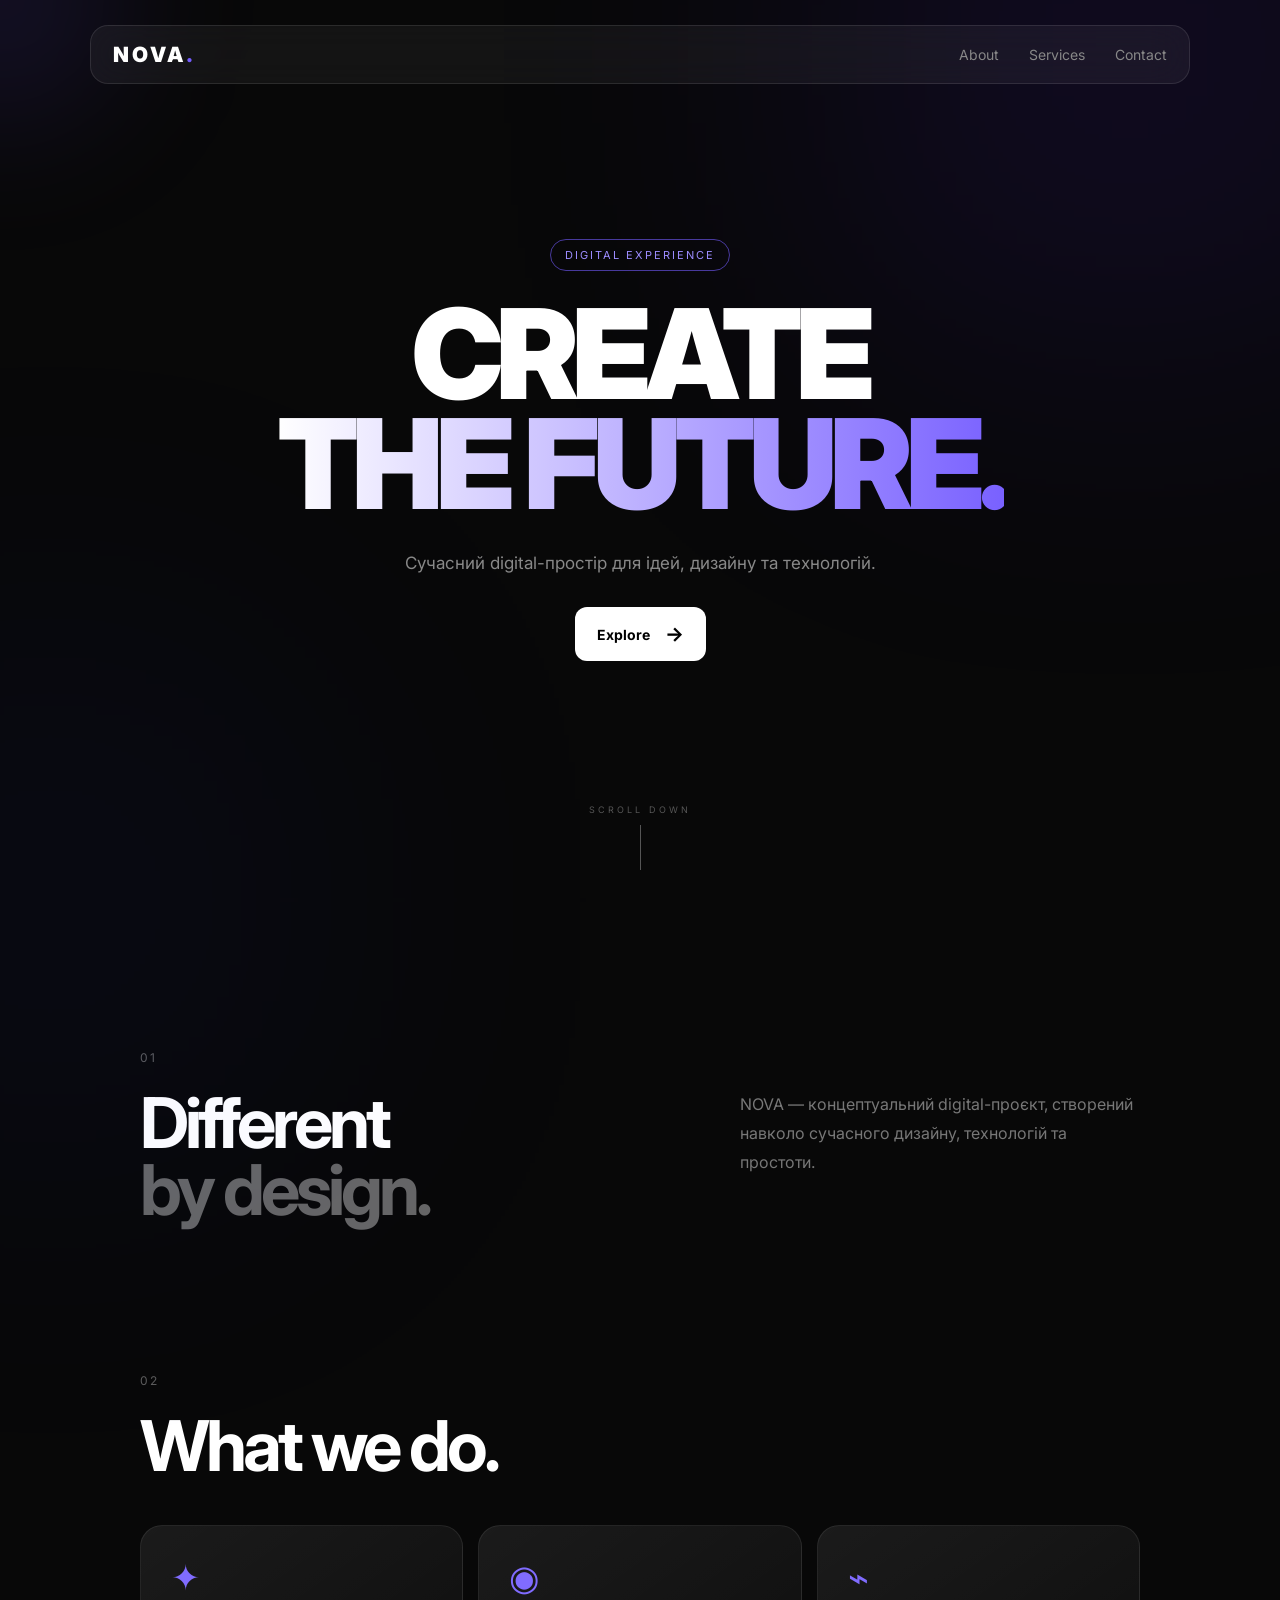
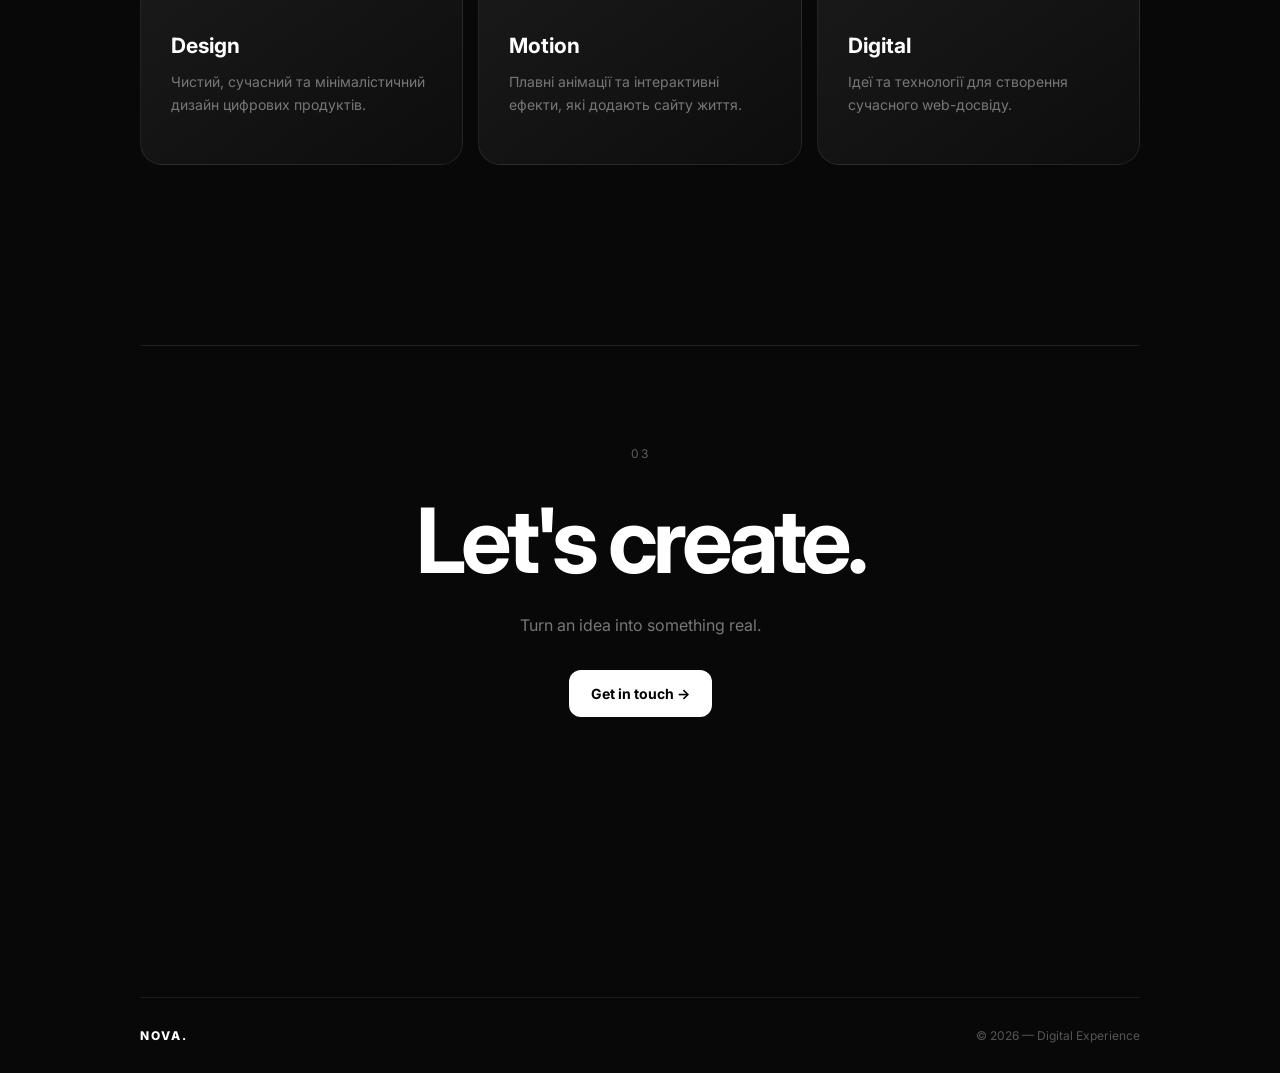
==== index.html @ 675bc97f "add code" ====
<!DOCTYPE html>
<html lang="uk">
<head>
    <meta charset="UTF-8">
    <meta name="viewport" content="width=device-width, initial-scale=1.0">

    <title>NOVA — Digital Experience</title>

    <link rel="stylesheet" href="style.css">
</head>

<body>

    <div class="cursor-glow"></div>

    <nav class="navbar">
        <div class="logo">NOVA<span>.</span></div>

        <div class="nav-links">
            <a href="#about">About</a>
            <a href="#services">Services</a>
            <a href="#contact">Contact</a>
        </div>
    </nav>


    <main>

        <section class="hero">

            <div class="hero-content">

                <div class="tag">
                    DIGITAL EXPERIENCE
                </div>

                <h1>
                    CREATE
                    <span>THE FUTURE.</span>
                </h1>

                <p>
                    Сучасний digital-простір для ідей,
                    дизайну та технологій.
                </p>

                <a href="#services" class="hero-button">
                    Explore
                    <span>→</span>
                </a>

            </div>

            <div class="scroll">
                SCROLL DOWN
                <div class="scroll-line"></div>
            </div>

        </section>


        <section class="section" id="about">

            <div class="section-number">01</div>

            <div class="about-content">
                <h2>Different<br><span>by design.</span></h2>

                <p>
                    NOVA — концептуальний digital-проєкт,
                    створений навколо сучасного дизайну,
                    технологій та простоти.
                </p>
            </div>

        </section>


        <section class="section services" id="services">

            <div class="section-number">02</div>

            <h2>What we do.</h2>

            <div class="cards">

                <div class="card">
                    <div class="card-icon">✦</div>
                    <h3>Design</h3>
                    <p>
                        Чистий, сучасний та мінімалістичний
                        дизайн цифрових продуктів.
                    </p>
                </div>

                <div class="card">
                    <div class="card-icon">◉</div>
                    <h3>Motion</h3>
                    <p>
                        Плавні анімації та інтерактивні
                        ефекти, які додають сайту життя.
                    </p>
                </div>

                <div class="card">
                    <div class="card-icon">⌁</div>
                    <h3>Digital</h3>
                    <p>
                        Ідеї та технології для створення
                        сучасного web-досвіду.
                    </p>
                </div>

            </div>

        </section>


        <section class="contact" id="contact">

            <div class="section-number">03</div>

            <h2>Let's create.</h2>

            <p>
                Turn an idea into something real.
            </p>

            <a href="mailto:hello@example.com" class="contact-button">
                Get in touch →
            </a>

        </section>

    </main>


    <footer>
        <div>NOVA.</div>
        <span>© 2026 — Digital Experience</span>
    </footer>


    <script src="script.js"></script>

</body>
</html>
---- style.css ----
@import url('https://fonts.googleapis.com/css2?family=Inter:wght@400;500;600;700;800;900&display=swap');


* {
    margin: 0;
    padding: 0;
    box-sizing: border-box;
}


html {
    scroll-behavior: smooth;
}


body {
    font-family: "Inter", sans-serif;
    background: #080808;
    color: #ffffff;
    overflow-x: hidden;
}


/* Background */

body::before {
    content: "";
    position: fixed;
    width: 500px;
    height: 500px;
    background: #5b2cff;
    filter: blur(180px);
    opacity: 0.16;
    top: -200px;
    right: -100px;
    pointer-events: none;
}


body::after {
    content: "";
    position: fixed;
    width: 400px;
    height: 400px;
    background: #243cff;
    filter: blur(180px);
    opacity: 0.10;
    bottom: -200px;
    left: -150px;
    pointer-events: none;
}


/* Cursor */

.cursor-glow {
    position: fixed;
    width: 250px;
    height: 250px;
    border-radius: 50%;
    background: rgba(104, 75, 255, 0.12);
    filter: blur(70px);
    pointer-events: none;
    transform: translate(-50%, -50%);
    z-index: 0;
}


/* Navigation */

.navbar {
    position: fixed;
    top: 25px;
    left: 50%;
    transform: translateX(-50%);

    width: min(1100px, 90%);

    display: flex;
    align-items: center;
    justify-content: space-between;

    padding: 16px 22px;

    background: rgba(255, 255, 255, 0.05);
    border: 1px solid rgba(255, 255, 255, 0.10);

    border-radius: 18px;

    backdrop-filter: blur(20px);

    z-index: 100;
}


.logo {
    font-size: 21px;
    font-weight: 900;
    letter-spacing: 3px;
}


.logo span {
    color: #745cff;
}


.nav-links {
    display: flex;
    gap: 30px;
}


.nav-links a {
    color: #888;
    text-decoration: none;
    font-size: 14px;
    transition: 0.3s;
}


.nav-links a:hover {
    color: white;
}


/* Hero */

.hero {
    min-height: 100vh;

    display: flex;
    align-items: center;
    justify-content: center;

    text-align: center;

    position: relative;
}


.hero-content {
    position: relative;
    z-index: 2;
    padding: 30px;
}


.tag {
    display: inline-block;

    padding: 8px 14px;

    border: 1px solid rgba(116, 92, 255, 0.6);
    border-radius: 50px;

    color: #9c8cff;

    font-size: 11px;
    letter-spacing: 2px;

    margin-bottom: 28px;
}


h1 {
    font-size: clamp(55px, 10vw, 125px);

    line-height: 0.88;

    letter-spacing: -7px;

    font-weight: 900;
}


h1 span {
    display: block;

    background: linear-gradient(
        90deg,
        #ffffff,
        #7961ff,
        #ffffff
    );

    background-size: 200%;

    -webkit-background-clip: text;
    background-clip: text;

    color: transparent;

    animation: gradientMove 5s infinite linear;
}


@keyframes gradientMove {

    0% {
        background-position: 0%;
    }

    100% {
        background-position: 200%;
    }

}


.hero p {
    max-width: 500px;

    margin: 30px auto;

    color: #888;

    font-size: 17px;

    line-height: 1.7;
}


.hero-button,
.contact-button {
    display: inline-flex;

    align-items: center;
    gap: 15px;

    padding: 15px 22px;

    background: white;
    color: black;

    border-radius: 12px;

    text-decoration: none;

    font-size: 14px;
    font-weight: 700;

    transition: 0.35s;
}


.hero-button:hover,
.contact-button:hover {
    transform: translateY(-5px);

    box-shadow:
        0 20px 60px rgba(255, 255, 255, 0.15);
}


.hero-button span {
    font-size: 20px;
}


/* Scroll */

.scroll {
    position: absolute;

    bottom: 30px;

    left: 50%;
    transform: translateX(-50%);

    color: #555;

    font-size: 9px;

    letter-spacing: 3px;
}


.scroll-line {
    width: 1px;
    height: 45px;

    background: #555;

    margin: 10px auto 0;
}


/* Sections */

.section {
    width: min(1000px, 90%);

    margin: 150px auto;

    position: relative;
}


.section-number {
    color: #5d5d5d;

    font-size: 12px;

    letter-spacing: 2px;

    margin-bottom: 25px;
}


/* About */

.about-content {
    display: flex;

    justify-content: space-between;

    gap: 80px;
}


.about-content h2,
.services h2 {
    font-size: clamp(40px, 6vw, 70px);

    line-height: 0.95;

    letter-spacing: -4px;
}


.about-content h2 span {
    color: #666;
}


.about-content p {
    max-width: 400px;

    color: #777;

    line-height: 1.8;

    font-size: 16px;
}


/* Services */

.services h2 {
    margin-bottom: 45px;
}


.cards {
    display: grid;

    grid-template-columns: repeat(3, 1fr);

    gap: 15px;
}


.card {
    min-height: 240px;

    padding: 30px;

    background:
        linear-gradient(
            145deg,
            rgba(255,255,255,0.08),
            rgba(255,255,255,0.025)
        );

    border: 1px solid rgba(255,255,255,0.08);

    border-radius: 22px;

    transition: 0.45s;

    transform-style: preserve-3d;
}


.card:hover {
    transform:
        translateY(-10px)
        rotateX(4deg)
        rotateY(-4deg);

    border-color: rgba(255,255,255,0.25);

    background:
        linear-gradient(
            145deg,
            rgba(116,92,255,0.14),
            rgba(255,255,255,0.025)
        );
}


.card-icon {
    font-size: 35px;

    color: #806cff;

    margin-bottom: 35px;
}


.card h3 {
    font-size: 21px;

    margin-bottom: 12px;
}


.card p {
    color: #777;

    font-size: 14px;

    line-height: 1.7;
}


/* Contact */

.contact {
    width: 90%;
    max-width: 1000px;

    margin: 180px auto;

    text-align: center;

    padding: 100px 20px;

    border-top: 1px solid #202020;
}


.contact h2 {
    font-size: clamp(50px, 8vw, 90px);

    letter-spacing: -5px;

    margin-bottom: 20px;
}


.contact p {
    color: #777;

    margin-bottom: 35px;
}


/* Footer */

footer {
    border-top: 1px solid #1c1c1c;

    width: 90%;

    max-width: 1000px;

    margin: auto;

    padding: 30px 0;

    display: flex;

    justify-content: space-between;

    color: #555;

    font-size: 12px;
}


footer div {
    color: white;

    font-weight: 800;

    letter-spacing: 2px;
}


/* Mobile */

@media (max-width: 700px) {

    .navbar {
        width: 94%;
    }


    .nav-links {
        display: none;
    }


    h1 {
        letter-spacing: -4px;
    }


    .about-content {
        flex-direction: column;

        gap: 35px;
    }


    .cards {
        grid-template-columns: 1fr;
    }


    .card {
        min-height: 200px;
    }


    .contact h2 {
        letter-spacing: -3px;
    }


    footer {
        flex-direction: column;

        gap: 10px;
    }

}
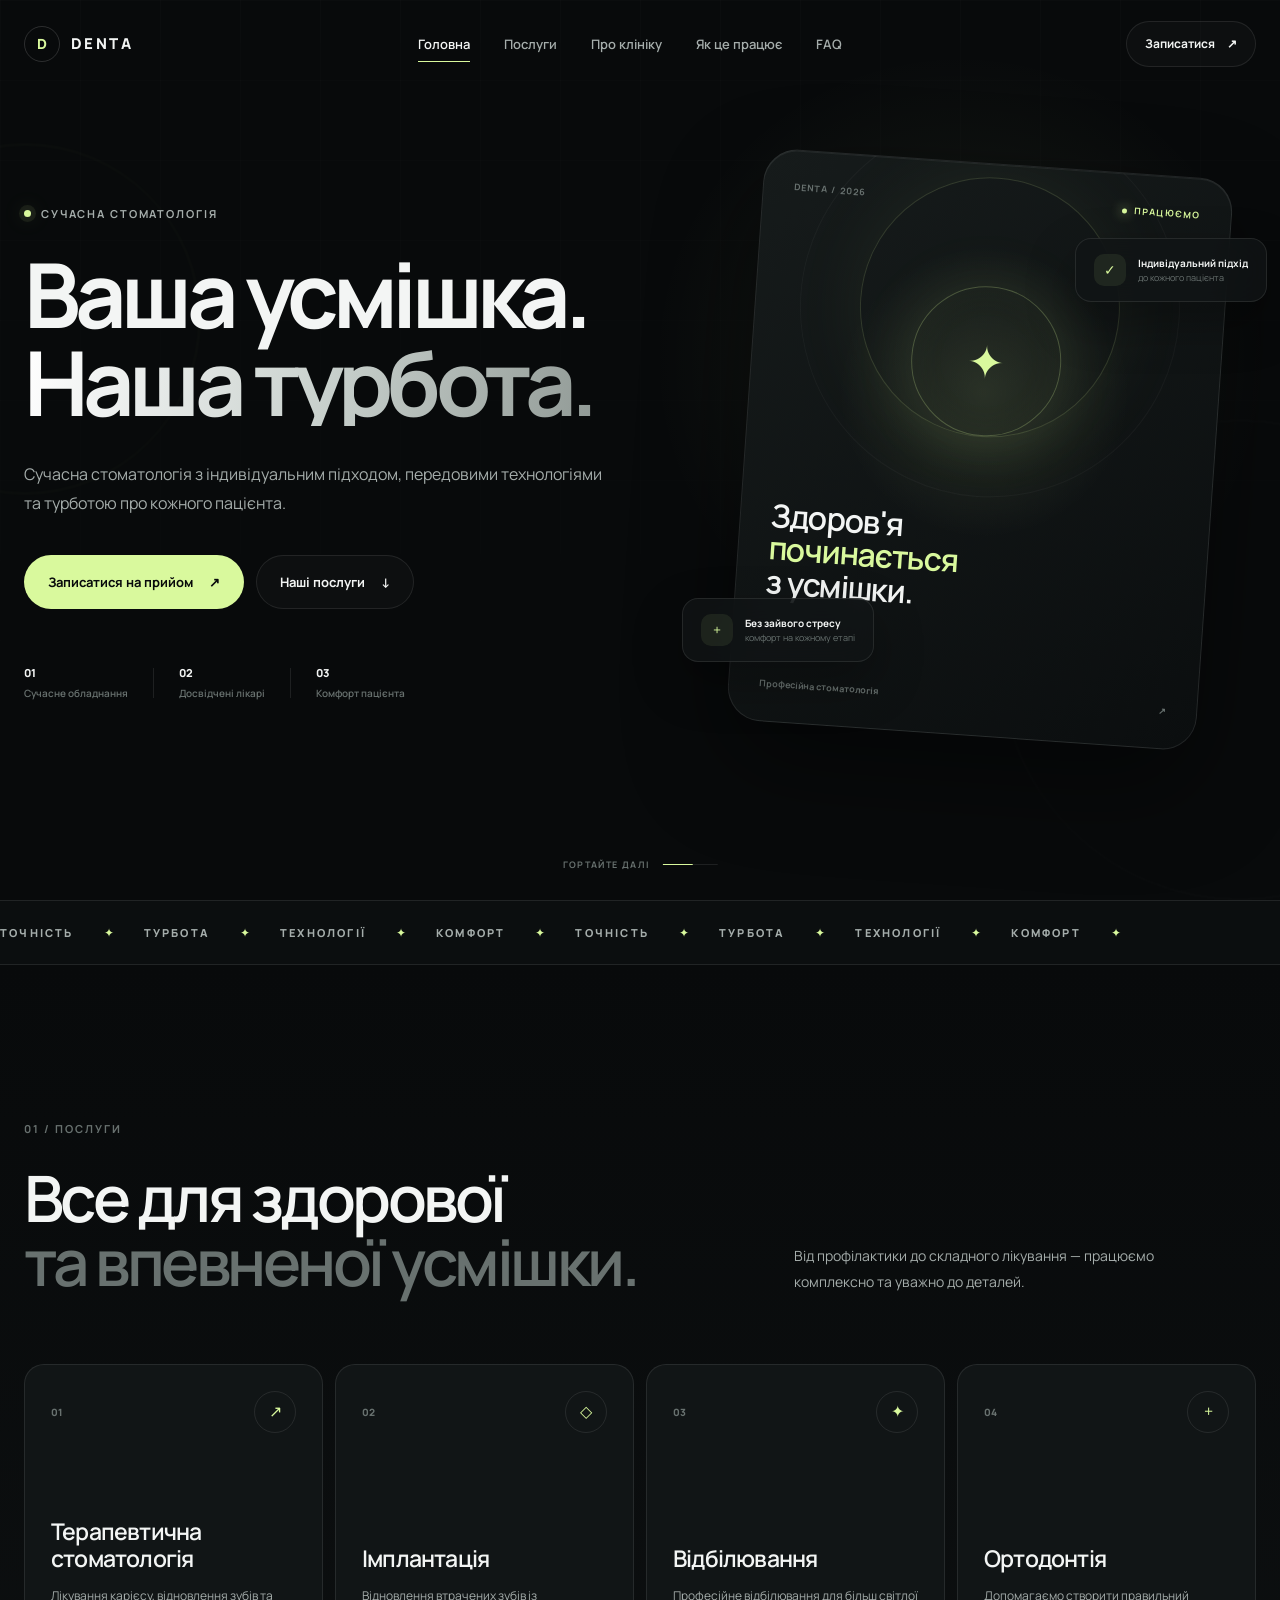
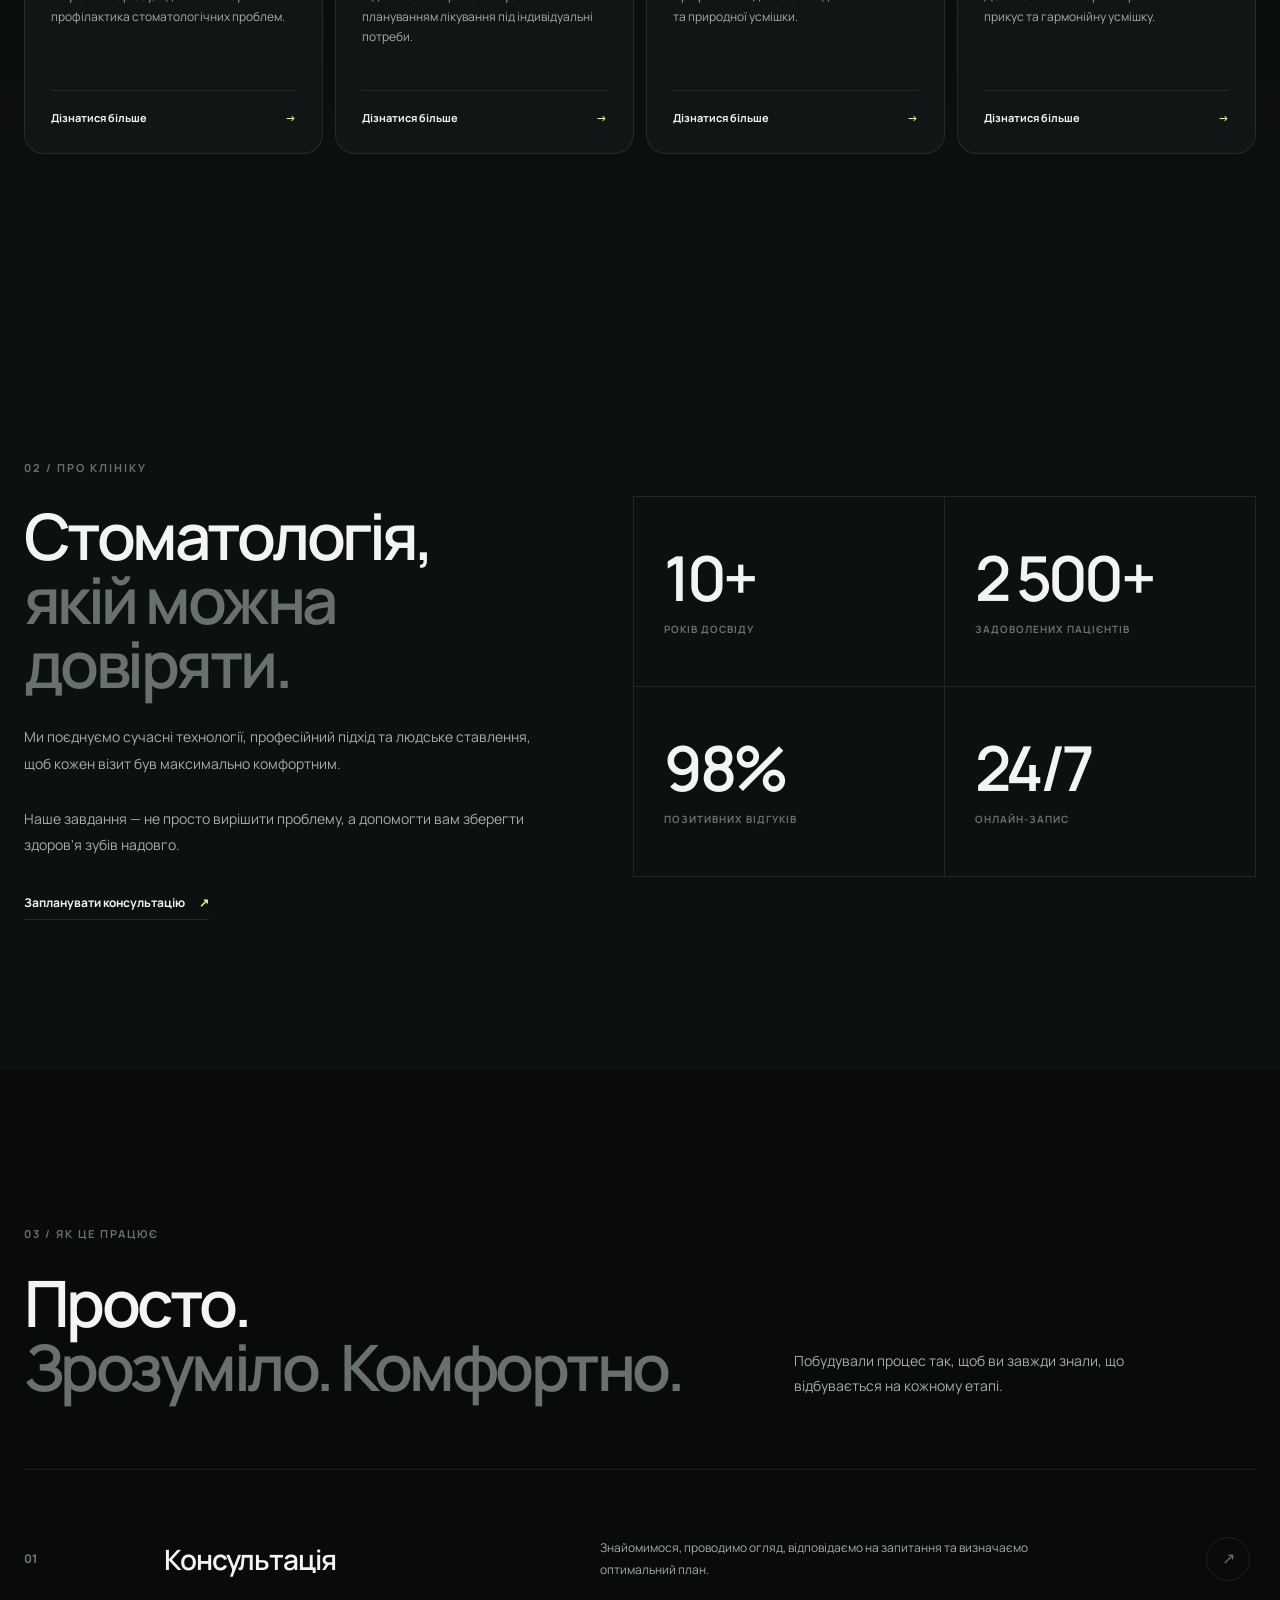
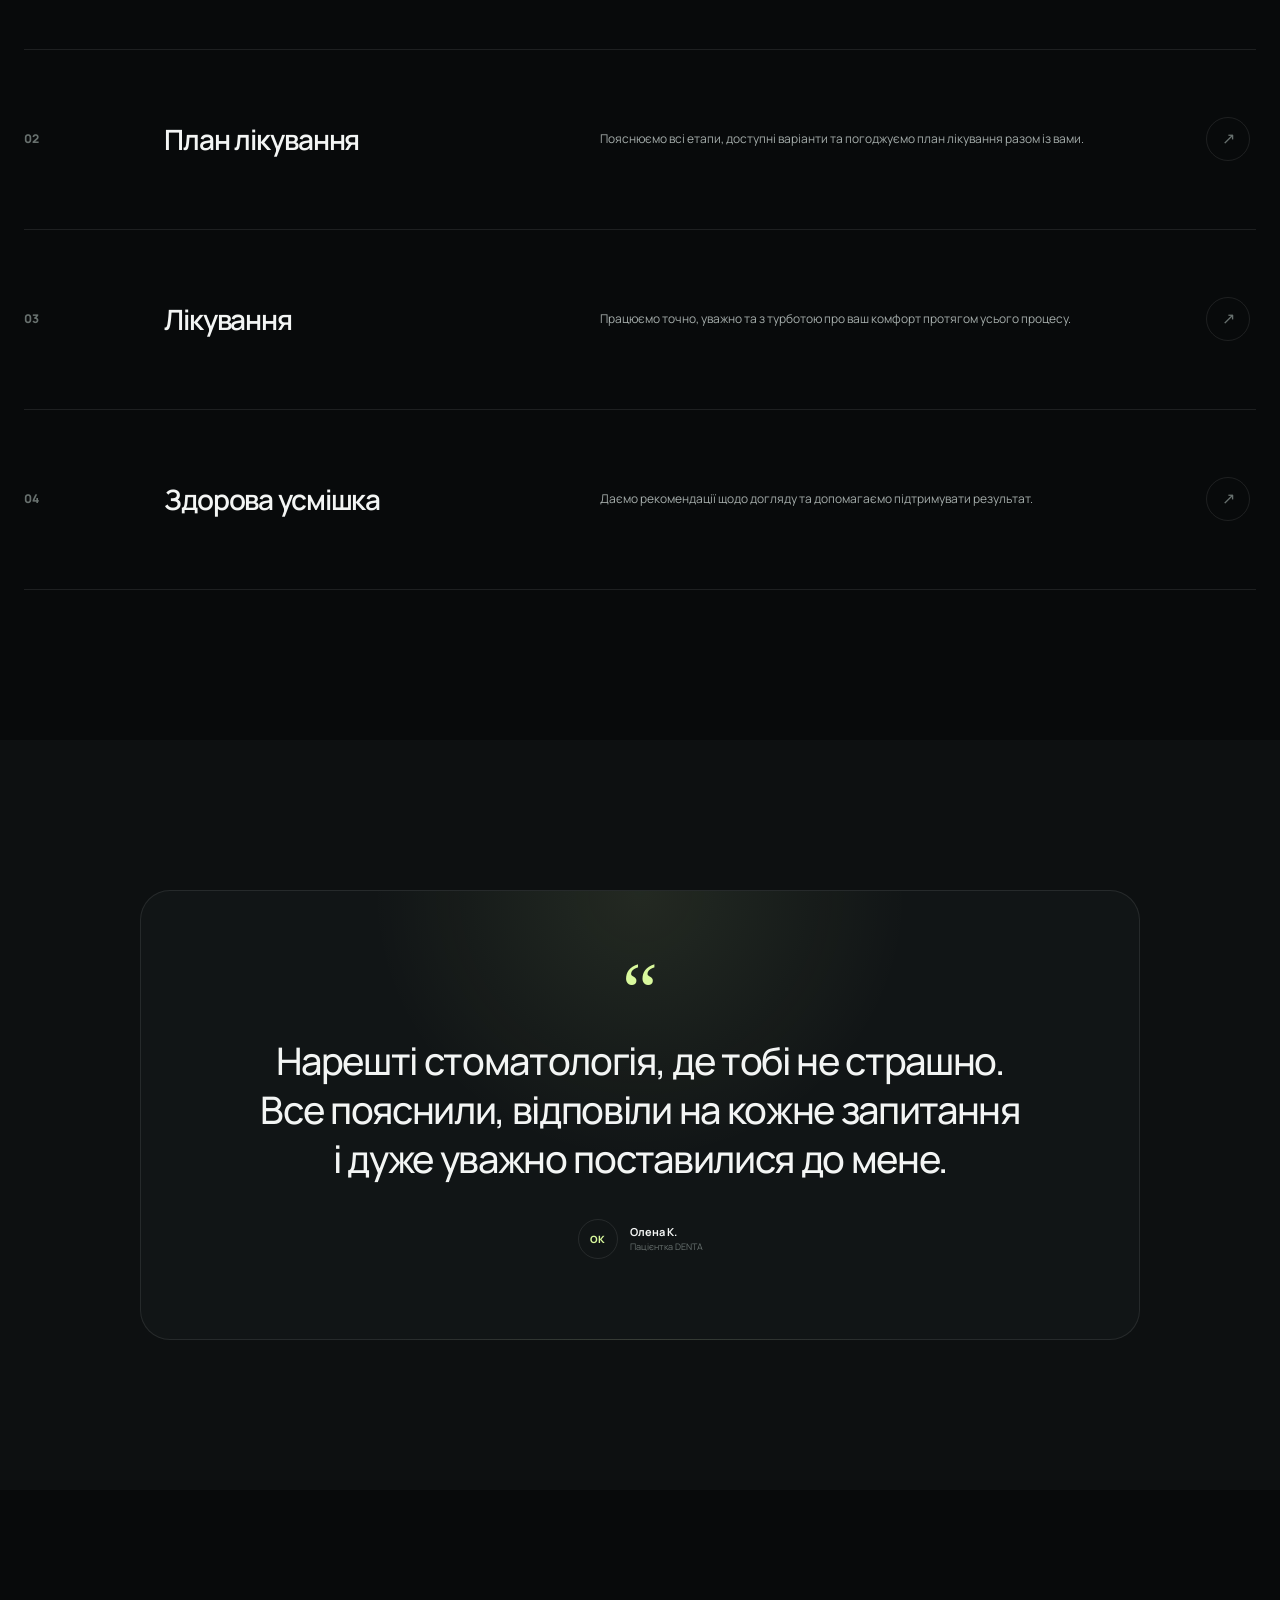
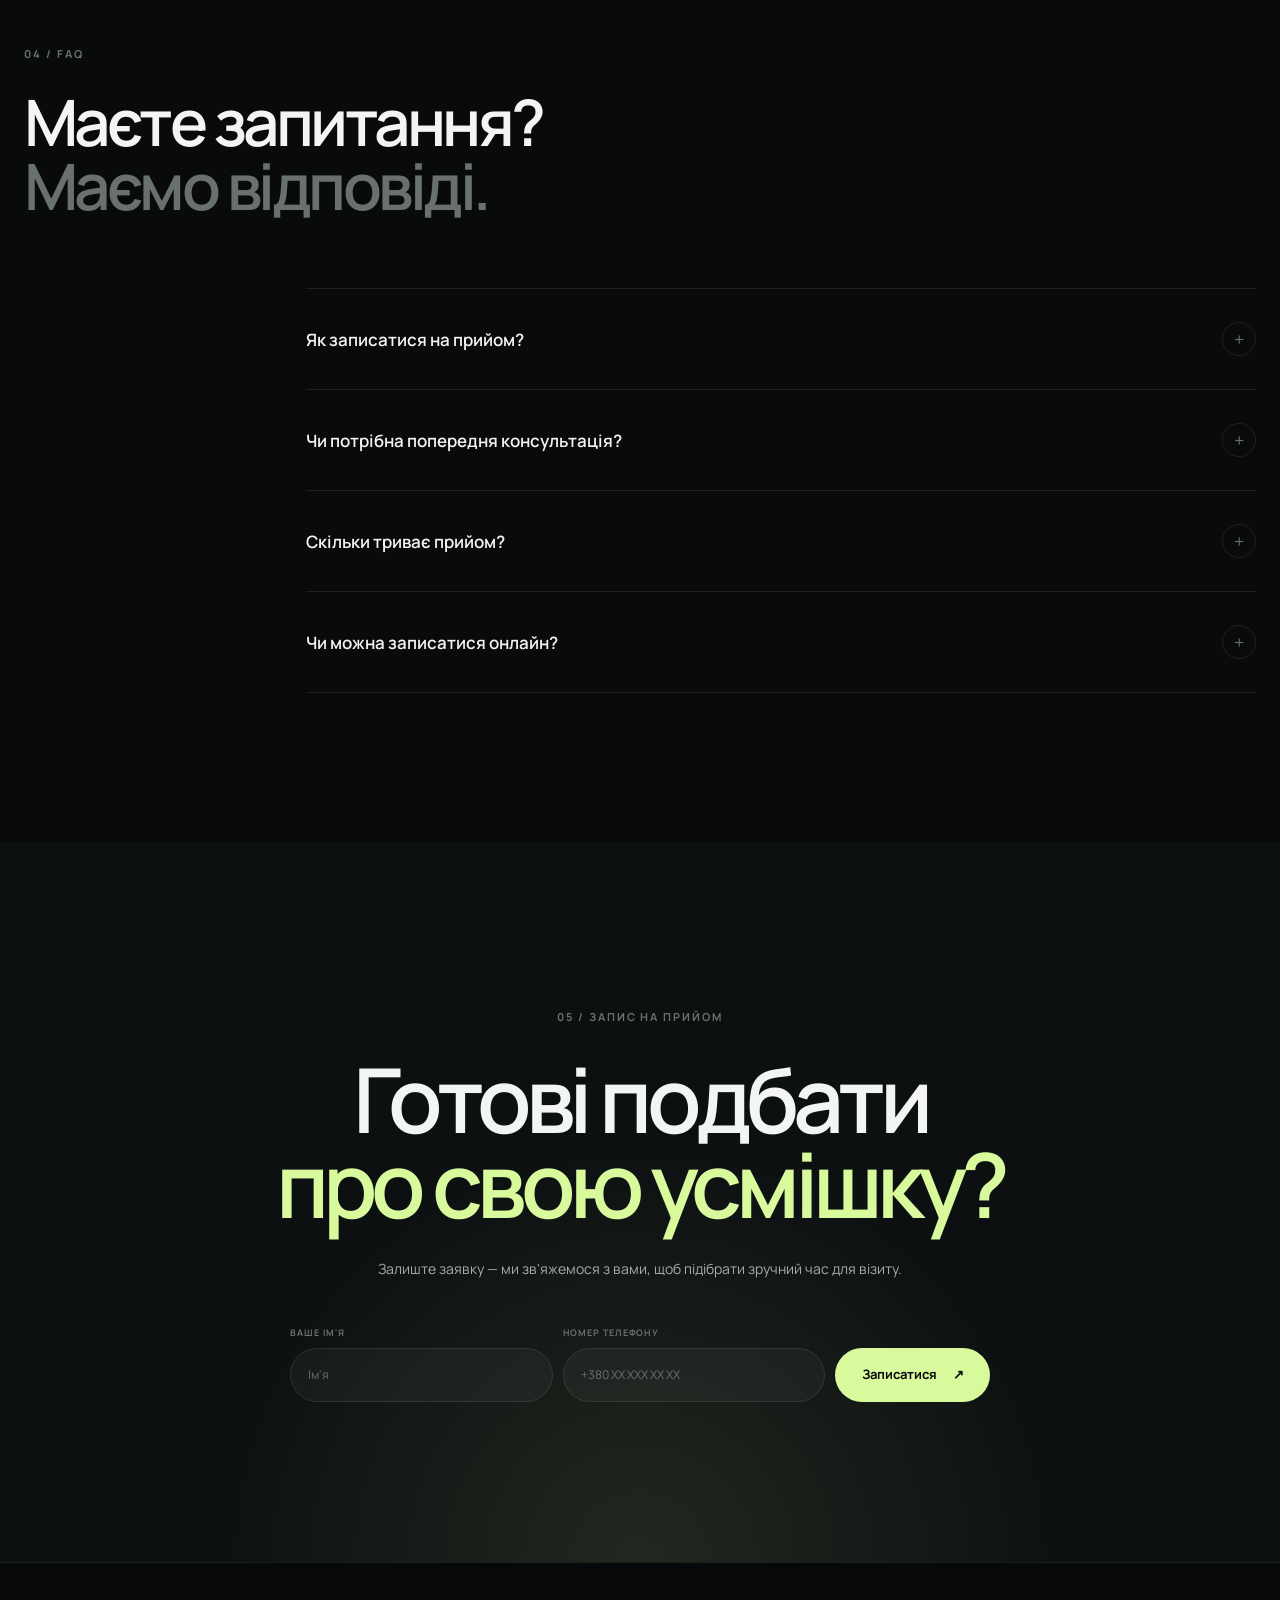
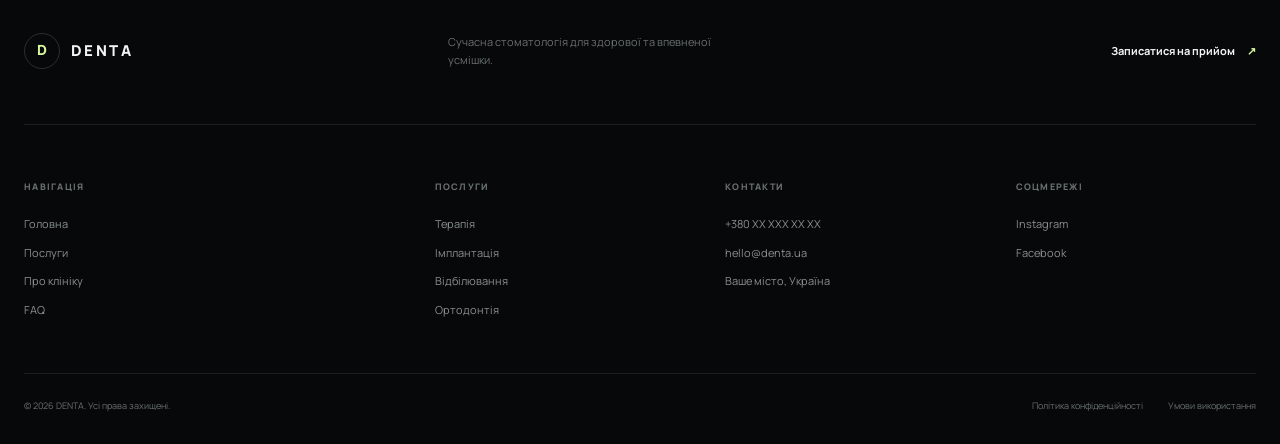
==== commit 186238a6: "Add files via upload" ====
--- a/index.html
+++ b/index.html
@@ -1,147 +1,1397 @@
-<!DOCTYPE html>
-<html lang="uk">
-<head>
-    <meta charset="UTF-8">
-    <meta name="viewport" content="width=device-width, initial-scale=1.0">
-
-    <title>NOVA — Digital Experience</title>
-
-    <link rel="stylesheet" href="style.css">
-</head>
-
-<body>
-
-    <div class="cursor-glow"></div>
-
-    <nav class="navbar">
-        <div class="logo">NOVA<span>.</span></div>
-
-        <div class="nav-links">
-            <a href="#about">About</a>
-            <a href="#services">Services</a>
-            <a href="#contact">Contact</a>
-        </div>
-    </nav>
-
-
-    <main>
-
-        <section class="hero">
-
-            <div class="hero-content">
-
-                <div class="tag">
-                    DIGITAL EXPERIENCE
-                </div>
-
-                <h1>
-                    CREATE
-                    <span>THE FUTURE.</span>
-                </h1>
-
-                <p>
-                    Сучасний digital-простір для ідей,
-                    дизайну та технологій.
-                </p>
-
-                <a href="#services" class="hero-button">
-                    Explore
-                    <span>→</span>
-                </a>
-
-            </div>
-
-            <div class="scroll">
-                SCROLL DOWN
-                <div class="scroll-line"></div>
-            </div>
-
-        </section>
-
-
-        <section class="section" id="about">
-
-            <div class="section-number">01</div>
-
-            <div class="about-content">
-                <h2>Different<br><span>by design.</span></h2>
-
-                <p>
-                    NOVA — концептуальний digital-проєкт,
-                    створений навколо сучасного дизайну,
-                    технологій та простоти.
-                </p>
-            </div>
-
-        </section>
-
-
-        <section class="section services" id="services">
-
-            <div class="section-number">02</div>
-
-            <h2>What we do.</h2>
-
-            <div class="cards">
-
-                <div class="card">
-                    <div class="card-icon">✦</div>
-                    <h3>Design</h3>
-                    <p>
-                        Чистий, сучасний та мінімалістичний
-                        дизайн цифрових продуктів.
-                    </p>
-                </div>
-
-                <div class="card">
-                    <div class="card-icon">◉</div>
-                    <h3>Motion</h3>
-                    <p>
-                        Плавні анімації та інтерактивні
-                        ефекти, які додають сайту життя.
-                    </p>
-                </div>
-
-                <div class="card">
-                    <div class="card-icon">⌁</div>
-                    <h3>Digital</h3>
-                    <p>
-                        Ідеї та технології для створення
-                        сучасного web-досвіду.
-                    </p>
-                </div>
-
-            </div>
-
-        </section>
-
-
-        <section class="contact" id="contact">
-
-            <div class="section-number">03</div>
-
-            <h2>Let's create.</h2>
-
-            <p>
-                Turn an idea into something real.
-            </p>
-
-            <a href="mailto:hello@example.com" class="contact-button">
-                Get in touch →
-            </a>
-
-        </section>
-
-    </main>
-
-
-    <footer>
-        <div>NOVA.</div>
-        <span>© 2026 — Digital Experience</span>
-    </footer>
-
-
-    <script src="script.js"></script>
-
-</body>
+<!DOCTYPE html>
+<html lang="uk">
+<head>
+    <meta charset="UTF-8">
+
+    <meta
+        name="viewport"
+        content="width=device-width, initial-scale=1.0"
+    >
+
+    <meta
+        name="description"
+        content="DENTA — сучасна стоматологічна клініка. Професійна стоматологія, турбота про пацієнтів та впевнена усмішка."
+    >
+
+    <meta
+        name="theme-color"
+        content="#0b0d0e"
+    >
+
+    <title>DENTA — Сучасна стоматологія</title>
+
+    <!--
+        Шрифт буде використаний у CSS.
+        Підключаємо його зараз, щоб структура
+        HTML уже була готова до стилізації.
+    -->
+    <link rel="preconnect" href="https://fonts.googleapis.com">
+    <link rel="preconnect" href="https://fonts.gstatic.com" crossorigin>
+
+    <link
+        href="https://fonts.googleapis.com/css2?family=Manrope:wght@400;500;600;700;800&display=swap"
+        rel="stylesheet"
+    >
+
+    <!-- Основні стилі -->
+    <link rel="stylesheet" href="style.css">
+</head>
+
+<body>
+
+    <!-- ==========================================
+         PRELOADER
+    =========================================== -->
+
+    <div
+        class="preloader"
+        id="preloader"
+        aria-hidden="true"
+    >
+        <div class="preloader__content">
+            <span class="preloader__logo">DENTA</span>
+            <span class="preloader__line"></span>
+        </div>
+    </div>
+
+
+    <!-- ==========================================
+         HEADER / НАВІГАЦІЯ
+    =========================================== -->
+
+    <header class="header" id="header">
+
+        <div class="container header__container">
+
+            <!-- Логотип -->
+            <a
+                class="logo"
+                href="#hero"
+                aria-label="DENTA — на головну"
+            >
+                <span class="logo__symbol">D</span>
+                <span class="logo__name">DENTA</span>
+            </a>
+
+
+            <!-- Основна навігація -->
+            <nav
+                class="navigation"
+                id="navigation"
+                aria-label="Основна навігація"
+            >
+
+                <a
+                    class="navigation__link navigation__link--active"
+                    href="#hero"
+                >
+                    Головна
+                </a>
+
+                <a
+                    class="navigation__link"
+                    href="#services"
+                >
+                    Послуги
+                </a>
+
+                <a
+                    class="navigation__link"
+                    href="#about"
+                >
+                    Про клініку
+                </a>
+
+                <a
+                    class="navigation__link"
+                    href="#process"
+                >
+                    Як це працює
+                </a>
+
+                <a
+                    class="navigation__link"
+                    href="#faq"
+                >
+                    FAQ
+                </a>
+
+            </nav>
+
+
+            <!-- Кнопка запису -->
+            <a
+                class="header__button"
+                href="#appointment"
+            >
+                <span>Записатися</span>
+                <span aria-hidden="true">↗</span>
+            </a>
+
+
+            <!-- Мобільне меню -->
+            <button
+                class="menu-button"
+                id="menu-button"
+                type="button"
+                aria-label="Відкрити меню"
+                aria-expanded="false"
+                aria-controls="navigation"
+            >
+                <span class="menu-button__line"></span>
+                <span class="menu-button__line"></span>
+            </button>
+
+        </div>
+
+    </header>
+
+
+    <!-- ==========================================
+         ОСНОВНИЙ КОНТЕНТ
+    =========================================== -->
+
+    <main>
+
+
+        <!-- ==========================================
+             HERO
+        =========================================== -->
+
+        <section
+            class="hero"
+            id="hero"
+            aria-labelledby="hero-title"
+        >
+
+            <!-- Декоративна сітка -->
+            <div
+                class="hero__grid"
+                aria-hidden="true"
+            ></div>
+
+
+            <!-- Декоративні елементи -->
+            <div
+                class="hero__orb hero__orb--one"
+                aria-hidden="true"
+            ></div>
+
+            <div
+                class="hero__orb hero__orb--two"
+                aria-hidden="true"
+            ></div>
+
+
+            <div class="container hero__container">
+
+                <!-- Текстова частина -->
+                <div class="hero__content reveal">
+
+                    <div class="eyebrow">
+
+                        <span
+                            class="eyebrow__dot"
+                            aria-hidden="true"
+                        ></span>
+
+                        Сучасна стоматологія
+
+                    </div>
+
+
+                    <h1
+                        class="hero__title"
+                        id="hero-title"
+                    >
+                        Ваша усмішка.
+                        <span>Наша турбота.</span>
+                    </h1>
+
+
+                    <p class="hero__description">
+                        Сучасна стоматологія з індивідуальним підходом,
+                        передовими технологіями та турботою про кожного
+                        пацієнта.
+                    </p>
+
+
+                    <!-- CTA -->
+                    <div class="hero__actions">
+
+                        <a
+                            class="button button--primary"
+                            href="#appointment"
+                        >
+                            <span>Записатися на прийом</span>
+                            <span aria-hidden="true">↗</span>
+                        </a>
+
+                        <a
+                            class="button button--secondary"
+                            href="#services"
+                        >
+                            Наші послуги
+                            <span aria-hidden="true">↓</span>
+                        </a>
+
+                    </div>
+
+
+                    <!-- Короткі переваги -->
+                    <div class="hero__features">
+
+                        <div class="hero__feature">
+
+                            <strong>01</strong>
+
+                            <span>
+                                Сучасне обладнання
+                            </span>
+
+                        </div>
+
+
+                        <div
+                            class="hero__feature-divider"
+                            aria-hidden="true"
+                        ></div>
+
+
+                        <div class="hero__feature">
+
+                            <strong>02</strong>
+
+                            <span>
+                                Досвідчені лікарі
+                            </span>
+
+                        </div>
+
+
+                        <div
+                            class="hero__feature-divider"
+                            aria-hidden="true"
+                        ></div>
+
+
+                        <div class="hero__feature">
+
+                            <strong>03</strong>
+
+                            <span>
+                                Комфорт пацієнта
+                            </span>
+
+                        </div>
+
+                    </div>
+
+                </div>
+
+
+                <!-- ==================================
+                     ВІЗУАЛЬНИЙ БЛОК
+                     Без фотографій
+                =================================== -->
+
+                <div
+                    class="hero__visual reveal reveal--delay"
+                    aria-hidden="true"
+                >
+
+                    <div class="hero-card">
+
+                        <div class="hero-card__top">
+
+                            <span>
+                                DENTA / 2026
+                            </span>
+
+                            <span class="hero-card__status">
+                                <span></span>
+                                Працюємо
+                            </span>
+
+                        </div>
+
+
+                        <div class="hero-card__symbol">
+                            ✦
+                        </div>
+
+
+                        <div class="hero-card__title">
+                            Здоров'я
+                            <span>починається</span>
+                            з усмішки.
+                        </div>
+
+
+                        <div class="hero-card__bottom">
+
+                            <span>
+                                Професійна стоматологія
+                            </span>
+
+                            <span>
+                                ↗
+                            </span>
+
+                        </div>
+
+                    </div>
+
+
+                    <!-- Плаваюча картка -->
+                    <div class="floating-card floating-card--top">
+
+                        <span class="floating-card__icon">
+                            ✓
+                        </span>
+
+                        <div class="floating-card__content">
+
+                            <strong>
+                                Індивідуальний підхід
+                            </strong>
+
+                            <span>
+                                до кожного пацієнта
+                            </span>
+
+                        </div>
+
+                    </div>
+
+
+                    <!-- Плаваюча картка -->
+                    <div class="floating-card floating-card--bottom">
+
+                        <span class="floating-card__icon">
+                            +
+                        </span>
+
+                        <div class="floating-card__content">
+
+                            <strong>
+                                Без зайвого стресу
+                            </strong>
+
+                            <span>
+                                комфорт на кожному етапі
+                            </span>
+
+                        </div>
+
+                    </div>
+
+                </div>
+
+            </div>
+
+
+            <!-- Індикатор прокрутки -->
+            <a
+                class="scroll-indicator"
+                href="#services"
+                aria-label="Перейти до послуг"
+            >
+                <span>Гортайте далі</span>
+
+                <span
+                    class="scroll-indicator__line"
+                    aria-hidden="true"
+                ></span>
+            </a>
+
+        </section>
+
+
+        <!-- ==========================================
+             РУХОМИЙ РЯДОК
+        =========================================== -->
+
+        <section
+            class="marquee"
+            aria-label="Наші принципи"
+        >
+
+            <div class="marquee__track">
+
+                <span>ТОЧНІСТЬ</span>
+                <i aria-hidden="true">✦</i>
+
+                <span>ТУРБОТА</span>
+                <i aria-hidden="true">✦</i>
+
+                <span>ТЕХНОЛОГІЇ</span>
+                <i aria-hidden="true">✦</i>
+
+                <span>КОМФОРТ</span>
+                <i aria-hidden="true">✦</i>
+
+                <span>ТОЧНІСТЬ</span>
+                <i aria-hidden="true">✦</i>
+
+                <span>ТУРБОТА</span>
+                <i aria-hidden="true">✦</i>
+
+                <span>ТЕХНОЛОГІЇ</span>
+                <i aria-hidden="true">✦</i>
+
+                <span>КОМФОРТ</span>
+                <i aria-hidden="true">✦</i>
+
+            </div>
+
+        </section>
+
+
+        <!-- ==========================================
+             ПОСЛУГИ
+        =========================================== -->
+
+        <section
+            class="section services"
+            id="services"
+            aria-labelledby="services-title"
+        >
+
+            <div class="container">
+
+                <div class="section-heading reveal">
+
+                    <div>
+
+                        <span class="section-number">
+                            01 / ПОСЛУГИ
+                        </span>
+
+                        <h2 id="services-title">
+                            Все для здорової
+                            <span>та впевненої усмішки.</span>
+                        </h2>
+
+                    </div>
+
+                    <p>
+                        Від профілактики до складного лікування —
+                        працюємо комплексно та уважно до деталей.
+                    </p>
+
+                </div>
+
+
+                <!-- Сітка послуг -->
+                <div class="services__grid">
+
+
+                    <!-- Послуга 1 -->
+                    <article class="service-card reveal">
+
+                        <div class="service-card__header">
+
+                            <span class="service-card__number">
+                                01
+                            </span>
+
+                            <span
+                                class="service-card__icon"
+                                aria-hidden="true"
+                            >
+                                ↗
+                            </span>
+
+                        </div>
+
+                        <h3>
+                            Терапевтична стоматологія
+                        </h3>
+
+                        <p>
+                            Лікування карієсу, відновлення зубів
+                            та профілактика стоматологічних проблем.
+                        </p>
+
+                        <a
+                            class="service-card__link"
+                            href="#appointment"
+                        >
+                            Дізнатися більше
+                            <span aria-hidden="true">→</span>
+                        </a>
+
+                    </article>
+
+
+                    <!-- Послуга 2 -->
+                    <article class="service-card reveal reveal--delay-1">
+
+                        <div class="service-card__header">
+
+                            <span class="service-card__number">
+                                02
+                            </span>
+
+                            <span
+                                class="service-card__icon"
+                                aria-hidden="true"
+                            >
+                                ◇
+                            </span>
+
+                        </div>
+
+                        <h3>
+                            Імплантація
+                        </h3>
+
+                        <p>
+                            Відновлення втрачених зубів із плануванням
+                            лікування під індивідуальні потреби.
+                        </p>
+
+                        <a
+                            class="service-card__link"
+                            href="#appointment"
+                        >
+                            Дізнатися більше
+                            <span aria-hidden="true">→</span>
+                        </a>
+
+                    </article>
+
+
+                    <!-- Послуга 3 -->
+                    <article class="service-card reveal reveal--delay-2">
+
+                        <div class="service-card__header">
+
+                            <span class="service-card__number">
+                                03
+                            </span>
+
+                            <span
+                                class="service-card__icon"
+                                aria-hidden="true"
+                            >
+                                ✦
+                            </span>
+
+                        </div>
+
+                        <h3>
+                            Відбілювання
+                        </h3>
+
+                        <p>
+                            Професійне відбілювання для більш світлої
+                            та природної усмішки.
+                        </p>
+
+                        <a
+                            class="service-card__link"
+                            href="#appointment"
+                        >
+                            Дізнатися більше
+                            <span aria-hidden="true">→</span>
+                        </a>
+
+                    </article>
+
+
+                    <!-- Послуга 4 -->
+                    <article class="service-card reveal">
+
+                        <div class="service-card__header">
+
+                            <span class="service-card__number">
+                                04
+                            </span>
+
+                            <span
+                                class="service-card__icon"
+                                aria-hidden="true"
+                            >
+                                +
+                            </span>
+
+                        </div>
+
+                        <h3>
+                            Ортодонтія
+                        </h3>
+
+                        <p>
+                            Допомагаємо створити правильний прикус
+                            та гармонійну усмішку.
+                        </p>
+
+                        <a
+                            class="service-card__link"
+                            href="#appointment"
+                        >
+                            Дізнатися більше
+                            <span aria-hidden="true">→</span>
+                        </a>
+
+                    </article>
+
+                </div>
+
+            </div>
+
+        </section>
+
+
+        <!-- ==========================================
+             ПРО КЛІНІКУ
+        =========================================== -->
+
+        <section
+            class="section about"
+            id="about"
+            aria-labelledby="about-title"
+        >
+
+            <div class="container">
+
+                <div class="about__layout">
+
+                    <!-- Текст -->
+                    <div class="about__content reveal">
+
+                        <span class="section-number">
+                            02 / ПРО КЛІНІКУ
+                        </span>
+
+                        <h2 id="about-title">
+                            Стоматологія,
+                            <span>якій можна довіряти.</span>
+                        </h2>
+
+                        <p>
+                            Ми поєднуємо сучасні технології, професійний
+                            підхід та людське ставлення, щоб кожен візит
+                            був максимально комфортним.
+                        </p>
+
+                        <p>
+                            Наше завдання — не просто вирішити проблему,
+                            а допомогти вам зберегти здоров'я зубів
+                            надовго.
+                        </p>
+
+
+                        <a
+                            class="text-link"
+                            href="#appointment"
+                        >
+                            Запланувати консультацію
+                            <span aria-hidden="true">↗</span>
+                        </a>
+
+                    </div>
+
+
+                    <!-- Статистика -->
+                    <div class="stats reveal reveal--delay">
+
+                        <div class="stat">
+
+                            <span class="stat__number">
+                                10+
+                            </span>
+
+                            <span class="stat__label">
+                                років досвіду
+                            </span>
+
+                        </div>
+
+
+                        <div class="stat">
+
+                            <span class="stat__number">
+                                2 500+
+                            </span>
+
+                            <span class="stat__label">
+                                задоволених пацієнтів
+                            </span>
+
+                        </div>
+
+
+                        <div class="stat">
+
+                            <span class="stat__number">
+                                98%
+                            </span>
+
+                            <span class="stat__label">
+                                позитивних відгуків
+                            </span>
+
+                        </div>
+
+
+                        <div class="stat">
+
+                            <span class="stat__number">
+                                24/7
+                            </span>
+
+                            <span class="stat__label">
+                                онлайн-запис
+                            </span>
+
+                        </div>
+
+                    </div>
+
+                </div>
+
+            </div>
+
+        </section>
+
+
+        <!-- ==========================================
+             ПРОЦЕС
+        =========================================== -->
+
+        <section
+            class="section process"
+            id="process"
+            aria-labelledby="process-title"
+        >
+
+            <div class="container">
+
+                <div class="section-heading reveal">
+
+                    <div>
+
+                        <span class="section-number">
+                            03 / ЯК ЦЕ ПРАЦЮЄ
+                        </span>
+
+                        <h2 id="process-title">
+                            Просто.
+                            <span>Зрозуміло. Комфортно.</span>
+                        </h2>
+
+                    </div>
+
+                    <p>
+                        Побудували процес так, щоб ви завжди знали,
+                        що відбувається на кожному етапі.
+                    </p>
+
+                </div>
+
+
+                <div class="process__list">
+
+
+                    <!-- Крок 1 -->
+                    <article class="process-item reveal">
+
+                        <span class="process-item__number">
+                            01
+                        </span>
+
+                        <div class="process-item__content">
+
+                            <h3>
+                                Консультація
+                            </h3>
+
+                            <p>
+                                Знайомимося, проводимо огляд,
+                                відповідаємо на запитання та
+                                визначаємо оптимальний план.
+                            </p>
+
+                        </div>
+
+                        <span
+                            class="process-item__arrow"
+                            aria-hidden="true"
+                        >
+                            ↗
+                        </span>
+
+                    </article>
+
+
+                    <!-- Крок 2 -->
+                    <article class="process-item reveal reveal--delay-1">
+
+                        <span class="process-item__number">
+                            02
+                        </span>
+
+                        <div class="process-item__content">
+
+                            <h3>
+                                План лікування
+                            </h3>
+
+                            <p>
+                                Пояснюємо всі етапи, доступні варіанти
+                                та погоджуємо план лікування разом із вами.
+                            </p>
+
+                        </div>
+
+                        <span
+                            class="process-item__arrow"
+                            aria-hidden="true"
+                        >
+                            ↗
+                        </span>
+
+                    </article>
+
+
+                    <!-- Крок 3 -->
+                    <article class="process-item reveal reveal--delay-2">
+
+                        <span class="process-item__number">
+                            03
+                        </span>
+
+                        <div class="process-item__content">
+
+                            <h3>
+                                Лікування
+                            </h3>
+
+                            <p>
+                                Працюємо точно, уважно та з турботою
+                                про ваш комфорт протягом усього процесу.
+                            </p>
+
+                        </div>
+
+                        <span
+                            class="process-item__arrow"
+                            aria-hidden="true"
+                        >
+                            ↗
+                        </span>
+
+                    </article>
+
+
+                    <!-- Крок 4 -->
+                    <article class="process-item reveal reveal--delay-3">
+
+                        <span class="process-item__number">
+                            04
+                        </span>
+
+                        <div class="process-item__content">
+
+                            <h3>
+                                Здорова усмішка
+                            </h3>
+
+                            <p>
+                                Даємо рекомендації щодо догляду та
+                                допомагаємо підтримувати результат.
+                            </p>
+
+                        </div>
+
+                        <span
+                            class="process-item__arrow"
+                            aria-hidden="true"
+                        >
+                            ↗
+                        </span>
+
+                    </article>
+
+                </div>
+
+            </div>
+
+        </section>
+
+
+        <!-- ==========================================
+             ВІДГУК
+        =========================================== -->
+
+        <section
+            class="section testimonial"
+            aria-label="Відгук пацієнта"
+        >
+
+            <div class="container">
+
+                <div class="testimonial__box reveal">
+
+                    <span
+                        class="testimonial__quote"
+                        aria-hidden="true"
+                    >
+                        “
+                    </span>
+
+                    <blockquote>
+                        Нарешті стоматологія, де тобі не страшно.
+                        Все пояснили, відповіли на кожне запитання
+                        і дуже уважно поставилися до мене.
+                    </blockquote>
+
+
+                    <div class="testimonial__author">
+
+                        <div
+                            class="testimonial__avatar"
+                            aria-hidden="true"
+                        >
+                            ОК
+                        </div>
+
+                        <div class="testimonial__author-info">
+
+                            <strong>
+                                Олена К.
+                            </strong>
+
+                            <span>
+                                Пацієнтка DENTA
+                            </span>
+
+                        </div>
+
+                    </div>
+
+                </div>
+
+            </div>
+
+        </section>
+
+
+        <!-- ==========================================
+             FAQ
+        =========================================== -->
+
+        <section
+            class="section faq"
+            id="faq"
+            aria-labelledby="faq-title"
+        >
+
+            <div class="container">
+
+                <div class="section-heading reveal">
+
+                    <div>
+
+                        <span class="section-number">
+                            04 / FAQ
+                        </span>
+
+                        <h2 id="faq-title">
+                            Маєте запитання?
+                            <span>Маємо відповіді.</span>
+                        </h2>
+
+                    </div>
+
+                </div>
+
+
+                <div class="faq__list">
+
+
+                    <details class="faq-item reveal">
+
+                        <summary>
+                            Як записатися на прийом?
+
+                            <span
+                                class="faq-item__icon"
+                                aria-hidden="true"
+                            >
+                                +
+                            </span>
+                        </summary>
+
+                        <div class="faq-item__answer">
+
+                            <p>
+                                Натисніть кнопку «Записатися»,
+                                заповніть коротку форму, і ми
+                                зв'яжемося з вами для підтвердження.
+                            </p>
+
+                        </div>
+
+                    </details>
+
+
+                    <details class="faq-item reveal">
+
+                        <summary>
+                            Чи потрібна попередня консультація?
+
+                            <span
+                                class="faq-item__icon"
+                                aria-hidden="true"
+                            >
+                                +
+                            </span>
+                        </summary>
+
+                        <div class="faq-item__answer">
+
+                            <p>
+                                Це залежить від вашої ситуації.
+                                Під час звернення ми підкажемо,
+                                який формат візиту буде оптимальним.
+                            </p>
+
+                        </div>
+
+                    </details>
+
+
+                    <details class="faq-item reveal">
+
+                        <summary>
+                            Скільки триває прийом?
+
+                            <span
+                                class="faq-item__icon"
+                                aria-hidden="true"
+                            >
+                                +
+                            </span>
+                        </summary>
+
+                        <div class="faq-item__answer">
+
+                            <p>
+                                Тривалість залежить від виду послуги
+                                та індивідуального плану лікування.
+                            </p>
+
+                        </div>
+
+                    </details>
+
+
+                    <details class="faq-item reveal">
+
+                        <summary>
+                            Чи можна записатися онлайн?
+
+                            <span
+                                class="faq-item__icon"
+                                aria-hidden="true"
+                            >
+                                +
+                            </span>
+                        </summary>
+
+                        <div class="faq-item__answer">
+
+                            <p>
+                                Так. Ви можете залишити заявку онлайн,
+                                після чого адміністратор зв'яжеться
+                                з вами для підтвердження запису.
+                            </p>
+
+                        </div>
+
+                    </details>
+
+                </div>
+
+            </div>
+
+        </section>
+
+
+        <!-- ==========================================
+             CTA / ЗАПИС
+        =========================================== -->
+
+        <section
+            class="cta"
+            id="appointment"
+            aria-labelledby="appointment-title"
+        >
+
+            <div
+                class="cta__grid"
+                aria-hidden="true"
+            ></div>
+
+
+            <div class="container">
+
+                <div class="cta__content reveal">
+
+                    <span class="section-number">
+                        05 / ЗАПИС НА ПРИЙОМ
+                    </span>
+
+                    <h2 id="appointment-title">
+                        Готові подбати
+                        <span>про свою усмішку?</span>
+                    </h2>
+
+                    <p>
+                        Залиште заявку — ми зв'яжемося з вами,
+                        щоб підібрати зручний час для візиту.
+                    </p>
+
+
+                    <!-- Форма -->
+                    <form
+                        class="appointment-form"
+                        id="appointment-form"
+                        action="#"
+                        method="post"
+                    >
+
+                        <div class="appointment-form__field">
+
+                            <label for="name">
+                                Ваше ім'я
+                            </label>
+
+                            <input
+                                type="text"
+                                id="name"
+                                name="name"
+                                placeholder="Ім'я"
+                                autocomplete="name"
+                                required
+                            >
+
+                        </div>
+
+
+                        <div class="appointment-form__field">
+
+                            <label for="phone">
+                                Номер телефону
+                            </label>
+
+                            <input
+                                type="tel"
+                                id="phone"
+                                name="phone"
+                                placeholder="+380 XX XXX XX XX"
+                                autocomplete="tel"
+                                inputmode="tel"
+                                required
+                            >
+
+                        </div>
+
+
+                        <button
+                            class="button button--light"
+                            type="submit"
+                        >
+                            <span>Записатися</span>
+                            <span aria-hidden="true">↗</span>
+                        </button>
+
+                    </form>
+
+                </div>
+
+            </div>
+
+        </section>
+
+    </main>
+
+
+    <!-- ==========================================
+         FOOTER
+    =========================================== -->
+
+    <footer class="footer">
+
+        <div class="container">
+
+
+            <div class="footer__top">
+
+                <a
+                    class="logo"
+                    href="#hero"
+                    aria-label="DENTA — на головну"
+                >
+                    <span class="logo__symbol">D</span>
+                    <span class="logo__name">DENTA</span>
+                </a>
+
+
+                <p>
+                    Сучасна стоматологія
+                    для здорової та впевненої усмішки.
+                </p>
+
+
+                <a
+                    class="footer__contact"
+                    href="#appointment"
+                >
+                    Записатися на прийом
+                    <span aria-hidden="true">↗</span>
+                </a>
+
+            </div>
+
+
+            <div class="footer__middle">
+
+                <div class="footer__column">
+
+                    <h3>
+                        Навігація
+                    </h3>
+
+                    <a href="#hero">
+                        Головна
+                    </a>
+
+                    <a href="#services">
+                        Послуги
+                    </a>
+
+                    <a href="#about">
+                        Про клініку
+                    </a>
+
+                    <a href="#faq">
+                        FAQ
+                    </a>
+
+                </div>
+
+
+                <div class="footer__column">
+
+                    <h3>
+                        Послуги
+                    </h3>
+
+                    <a href="#services">
+                        Терапія
+                    </a>
+
+                    <a href="#services">
+                        Імплантація
+                    </a>
+
+                    <a href="#services">
+                        Відбілювання
+                    </a>
+
+                    <a href="#services">
+                        Ортодонтія
+                    </a>
+
+                </div>
+
+
+                <div class="footer__column">
+
+                    <h3>
+                        Контакти
+                    </h3>
+
+                    <!--
+                        Поки що це демонстраційні дані шаблону.
+                        Пізніше їх можна легко замінити.
+                    -->
+
+                    <a href="tel:+380000000000">
+                        +380 XX XXX XX XX
+                    </a>
+
+                    <a href="mailto:hello@denta.ua">
+                        hello@denta.ua
+                    </a>
+
+                    <span>
+                        Ваше місто, Україна
+                    </span>
+
+                </div>
+
+
+                <div class="footer__column">
+
+                    <h3>
+                        Соцмережі
+                    </h3>
+
+                    <a
+                        href="#"
+                        aria-label="Instagram DENTA"
+                    >
+                        Instagram
+                    </a>
+
+                    <a
+                        href="#"
+                        aria-label="Facebook DENTA"
+                    >
+                        Facebook
+                    </a>
+
+                </div>
+
+            </div>
+
+
+            <div class="footer__bottom">
+
+                <span>
+                    © 2026 DENTA. Усі права захищені.
+                </span>
+
+                <div class="footer__legal">
+
+                    <a href="#">
+                        Політика конфіденційності
+                    </a>
+
+                    <a href="#">
+                        Умови використання
+                    </a>
+
+                </div>
+
+            </div>
+
+        </div>
+
+    </footer>
+
+
+    <!-- ==========================================
+         JAVASCRIPT
+    =========================================== -->
+
+    <script src="script.js"></script>
+
+</body>
 </html>
--- a/style.css
+++ b/style.css
@@ -1,539 +1,2511 @@
-@import url('https://fonts.googleapis.com/css2?family=Inter:wght@400;500;600;700;800;900&display=swap');
-
-
-* {
-    margin: 0;
-    padding: 0;
-    box-sizing: border-box;
-}
-
-
-html {
-    scroll-behavior: smooth;
-}
-
-
-body {
-    font-family: "Inter", sans-serif;
-    background: #080808;
-    color: #ffffff;
-    overflow-x: hidden;
-}
-
-
-/* Background */
-
-body::before {
-    content: "";
-    position: fixed;
-    width: 500px;
-    height: 500px;
-    background: #5b2cff;
-    filter: blur(180px);
-    opacity: 0.16;
-    top: -200px;
-    right: -100px;
-    pointer-events: none;
-}
-
-
-body::after {
-    content: "";
-    position: fixed;
-    width: 400px;
-    height: 400px;
-    background: #243cff;
-    filter: blur(180px);
-    opacity: 0.10;
-    bottom: -200px;
-    left: -150px;
-    pointer-events: none;
-}
-
-
-/* Cursor */
-
-.cursor-glow {
-    position: fixed;
-    width: 250px;
-    height: 250px;
-    border-radius: 50%;
-    background: rgba(104, 75, 255, 0.12);
-    filter: blur(70px);
-    pointer-events: none;
-    transform: translate(-50%, -50%);
-    z-index: 0;
-}
-
-
-/* Navigation */
-
-.navbar {
-    position: fixed;
-    top: 25px;
-    left: 50%;
-    transform: translateX(-50%);
-
-    width: min(1100px, 90%);
-
-    display: flex;
-    align-items: center;
-    justify-content: space-between;
-
-    padding: 16px 22px;
-
-    background: rgba(255, 255, 255, 0.05);
-    border: 1px solid rgba(255, 255, 255, 0.10);
-
-    border-radius: 18px;
-
-    backdrop-filter: blur(20px);
-
-    z-index: 100;
-}
-
-
-.logo {
-    font-size: 21px;
-    font-weight: 900;
-    letter-spacing: 3px;
-}
-
-
-.logo span {
-    color: #745cff;
-}
-
-
-.nav-links {
-    display: flex;
-    gap: 30px;
-}
-
-
-.nav-links a {
-    color: #888;
-    text-decoration: none;
-    font-size: 14px;
-    transition: 0.3s;
-}
-
-
-.nav-links a:hover {
-    color: white;
-}
-
-
-/* Hero */
-
-.hero {
-    min-height: 100vh;
-
-    display: flex;
-    align-items: center;
-    justify-content: center;
-
-    text-align: center;
-
-    position: relative;
-}
-
-
-.hero-content {
-    position: relative;
-    z-index: 2;
-    padding: 30px;
-}
-
-
-.tag {
-    display: inline-block;
-
-    padding: 8px 14px;
-
-    border: 1px solid rgba(116, 92, 255, 0.6);
-    border-radius: 50px;
-
-    color: #9c8cff;
-
-    font-size: 11px;
-    letter-spacing: 2px;
-
-    margin-bottom: 28px;
-}
-
-
-h1 {
-    font-size: clamp(55px, 10vw, 125px);
-
-    line-height: 0.88;
-
-    letter-spacing: -7px;
-
-    font-weight: 900;
-}
-
-
-h1 span {
-    display: block;
-
-    background: linear-gradient(
-        90deg,
-        #ffffff,
-        #7961ff,
-        #ffffff
-    );
-
-    background-size: 200%;
-
-    -webkit-background-clip: text;
-    background-clip: text;
-
-    color: transparent;
-
-    animation: gradientMove 5s infinite linear;
-}
-
-
-@keyframes gradientMove {
-
-    0% {
-        background-position: 0%;
-    }
-
-    100% {
-        background-position: 200%;
-    }
-
-}
-
-
-.hero p {
-    max-width: 500px;
-
-    margin: 30px auto;
-
-    color: #888;
-
-    font-size: 17px;
-
-    line-height: 1.7;
-}
-
-
-.hero-button,
-.contact-button {
-    display: inline-flex;
-
-    align-items: center;
-    gap: 15px;
-
-    padding: 15px 22px;
-
-    background: white;
-    color: black;
-
-    border-radius: 12px;
-
-    text-decoration: none;
-
-    font-size: 14px;
-    font-weight: 700;
-
-    transition: 0.35s;
-}
-
-
-.hero-button:hover,
-.contact-button:hover {
-    transform: translateY(-5px);
-
-    box-shadow:
-        0 20px 60px rgba(255, 255, 255, 0.15);
-}
-
-
-.hero-button span {
-    font-size: 20px;
-}
-
-
-/* Scroll */
-
-.scroll {
-    position: absolute;
-
-    bottom: 30px;
-
-    left: 50%;
-    transform: translateX(-50%);
-
-    color: #555;
-
-    font-size: 9px;
-
-    letter-spacing: 3px;
-}
-
-
-.scroll-line {
-    width: 1px;
-    height: 45px;
-
-    background: #555;
-
-    margin: 10px auto 0;
-}
-
-
-/* Sections */
-
-.section {
-    width: min(1000px, 90%);
-
-    margin: 150px auto;
-
-    position: relative;
-}
-
-
-.section-number {
-    color: #5d5d5d;
-
-    font-size: 12px;
-
-    letter-spacing: 2px;
-
-    margin-bottom: 25px;
-}
-
-
-/* About */
-
-.about-content {
-    display: flex;
-
-    justify-content: space-between;
-
-    gap: 80px;
-}
-
-
-.about-content h2,
-.services h2 {
-    font-size: clamp(40px, 6vw, 70px);
-
-    line-height: 0.95;
-
-    letter-spacing: -4px;
-}
-
-
-.about-content h2 span {
-    color: #666;
-}
-
-
-.about-content p {
-    max-width: 400px;
-
-    color: #777;
-
-    line-height: 1.8;
-
-    font-size: 16px;
-}
-
-
-/* Services */
-
-.services h2 {
-    margin-bottom: 45px;
-}
-
-
-.cards {
-    display: grid;
-
-    grid-template-columns: repeat(3, 1fr);
-
-    gap: 15px;
-}
-
-
-.card {
-    min-height: 240px;
-
-    padding: 30px;
-
-    background:
-        linear-gradient(
-            145deg,
-            rgba(255,255,255,0.08),
-            rgba(255,255,255,0.025)
-        );
-
-    border: 1px solid rgba(255,255,255,0.08);
-
-    border-radius: 22px;
-
-    transition: 0.45s;
-
-    transform-style: preserve-3d;
-}
-
-
-.card:hover {
-    transform:
-        translateY(-10px)
-        rotateX(4deg)
-        rotateY(-4deg);
-
-    border-color: rgba(255,255,255,0.25);
-
-    background:
-        linear-gradient(
-            145deg,
-            rgba(116,92,255,0.14),
-            rgba(255,255,255,0.025)
-        );
-}
-
-
-.card-icon {
-    font-size: 35px;
-
-    color: #806cff;
-
-    margin-bottom: 35px;
-}
-
-
-.card h3 {
-    font-size: 21px;
-
-    margin-bottom: 12px;
-}
-
-
-.card p {
-    color: #777;
-
-    font-size: 14px;
-
-    line-height: 1.7;
-}
-
-
-/* Contact */
-
-.contact {
-    width: 90%;
-    max-width: 1000px;
-
-    margin: 180px auto;
-
-    text-align: center;
-
-    padding: 100px 20px;
-
-    border-top: 1px solid #202020;
-}
-
-
-.contact h2 {
-    font-size: clamp(50px, 8vw, 90px);
-
-    letter-spacing: -5px;
-
-    margin-bottom: 20px;
-}
-
-
-.contact p {
-    color: #777;
-
-    margin-bottom: 35px;
-}
-
-
-/* Footer */
-
-footer {
-    border-top: 1px solid #1c1c1c;
-
-    width: 90%;
-
-    max-width: 1000px;
-
-    margin: auto;
-
-    padding: 30px 0;
-
-    display: flex;
-
-    justify-content: space-between;
-
-    color: #555;
-
-    font-size: 12px;
-}
-
-
-footer div {
-    color: white;
-
-    font-weight: 800;
-
-    letter-spacing: 2px;
-}
-
-
-/* Mobile */
-
-@media (max-width: 700px) {
-
-    .navbar {
-        width: 94%;
-    }
-
-
-    .nav-links {
-        display: none;
-    }
-
-
-    h1 {
-        letter-spacing: -4px;
-    }
-
-
-    .about-content {
-        flex-direction: column;
-
-        gap: 35px;
-    }
-
-
-    .cards {
-        grid-template-columns: 1fr;
-    }
-
-
-    .card {
-        min-height: 200px;
-    }
-
-
-    .contact h2 {
-        letter-spacing: -3px;
-    }
-
-
-    footer {
-        flex-direction: column;
-
-        gap: 10px;
-    }
-
+/* =========================================================
+   DENTA — PREMIUM DENTAL CLINIC
+   Main stylesheet
+   ========================================================= */
+
+
+/* =========================================================
+   01. RESET
+   ========================================================= */
+
+*,
+*::before,
+*::after {
+    box-sizing: border-box;
+    margin: 0;
+    padding: 0;
+}
+
+html {
+    scroll-behavior: smooth;
+    scroll-padding-top: 90px;
+}
+
+body {
+    min-width: 320px;
+    overflow-x: hidden;
+    background: #080a0b;
+    color: #f3f5f4;
+    font-family: "Manrope", sans-serif;
+    font-size: 16px;
+    line-height: 1.6;
+    -webkit-font-smoothing: antialiased;
+    text-rendering: optimizeLegibility;
+}
+
+body::selection {
+    background: #d9f99d;
+    color: #080a0b;
+}
+
+a {
+    color: inherit;
+    text-decoration: none;
+}
+
+button,
+input {
+    font: inherit;
+}
+
+button {
+    border: 0;
+    cursor: pointer;
+}
+
+img,
+svg {
+    display: block;
+    max-width: 100%;
+}
+
+ul,
+ol {
+    list-style: none;
+}
+
+
+/* =========================================================
+   02. VARIABLES
+   ========================================================= */
+
+:root {
+    --bg: #080a0b;
+    --bg-soft: #0d1011;
+    --bg-card: #111516;
+    --bg-card-hover: #151a1b;
+
+    --text: #f3f5f4;
+    --text-soft: #a5adab;
+    --text-muted: #68716f;
+
+    --accent: #d9f99d;
+    --accent-dark: #a8c76c;
+
+    --border: rgba(255, 255, 255, 0.09);
+    --border-strong: rgba(255, 255, 255, 0.15);
+
+    --container: 1240px;
+
+    --radius-sm: 12px;
+    --radius-md: 20px;
+    --radius-lg: 30px;
+
+    --transition-fast: 0.25s ease;
+    --transition: 0.45s cubic-bezier(0.22, 1, 0.36, 1);
+    --transition-slow: 0.8s cubic-bezier(0.22, 1, 0.36, 1);
+}
+
+
+/* =========================================================
+   03. GLOBAL
+   ========================================================= */
+
+::selection {
+    background: var(--accent);
+    color: var(--bg);
+}
+
+.container {
+    width: min(
+        calc(100% - 48px),
+        var(--container)
+    );
+
+    margin-inline: auto;
+}
+
+.section {
+    position: relative;
+    padding: 150px 0;
+}
+
+.section-number {
+    display: inline-flex;
+    margin-bottom: 28px;
+
+    color: var(--text-muted);
+
+    font-size: 11px;
+    font-weight: 700;
+    letter-spacing: 0.18em;
+    text-transform: uppercase;
+}
+
+
+/* =========================================================
+   04. PRELOADER
+   ========================================================= */
+
+.preloader {
+    position: fixed;
+    inset: 0;
+    z-index: 9999;
+
+    display: grid;
+    place-items: center;
+
+    background: var(--bg);
+
+    pointer-events: none;
+
+    animation: preloaderHide 1s ease 1.4s forwards;
+}
+
+.preloader__content {
+    display: flex;
+    flex-direction: column;
+    align-items: center;
+    gap: 18px;
+}
+
+.preloader__logo {
+    color: var(--text);
+
+    font-size: 26px;
+    font-weight: 800;
+    letter-spacing: 0.2em;
+
+    animation: preloaderText 0.8s ease forwards;
+}
+
+.preloader__line {
+    position: relative;
+
+    display: block;
+
+    width: 100px;
+    height: 1px;
+
+    overflow: hidden;
+
+    background: rgba(255, 255, 255, 0.12);
+}
+
+.preloader__line::after {
+    content: "";
+
+    position: absolute;
+    inset: 0;
+
+    background: var(--accent);
+
+    transform: translateX(-100%);
+
+    animation: loaderLine 1.1s cubic-bezier(0.65, 0, 0.35, 1)
+        forwards;
+}
+
+@keyframes loaderLine {
+    to {
+        transform: translateX(100%);
+    }
+}
+
+@keyframes preloaderText {
+    from {
+        opacity: 0;
+        transform: translateY(15px);
+    }
+
+    to {
+        opacity: 1;
+        transform: translateY(0);
+    }
+}
+
+@keyframes preloaderHide {
+    to {
+        opacity: 0;
+        visibility: hidden;
+    }
+}
+
+
+/* =========================================================
+   05. HEADER
+   ========================================================= */
+
+.header {
+    position: fixed;
+    top: 0;
+    left: 0;
+    z-index: 1000;
+
+    width: 100%;
+
+    border-bottom: 1px solid transparent;
+
+    transition:
+        background var(--transition),
+        border-color var(--transition),
+        backdrop-filter var(--transition);
+}
+
+.header.scrolled {
+    background: rgba(8, 10, 11, 0.78);
+    border-color: var(--border);
+    backdrop-filter: blur(18px);
+}
+
+.header__container {
+    min-height: 88px;
+
+    display: flex;
+    align-items: center;
+    justify-content: space-between;
+    gap: 30px;
+}
+
+
+/* Logo */
+
+.logo {
+    display: inline-flex;
+    align-items: center;
+    gap: 11px;
+
+    flex-shrink: 0;
+}
+
+.logo__symbol {
+    width: 36px;
+    height: 36px;
+
+    display: grid;
+    place-items: center;
+
+    border: 1px solid var(--border-strong);
+    border-radius: 50%;
+
+    color: var(--accent);
+
+    font-size: 14px;
+    font-weight: 800;
+
+    transition:
+        background var(--transition-fast),
+        border-color var(--transition-fast),
+        transform var(--transition);
+}
+
+.logo:hover .logo__symbol {
+    background: var(--accent);
+    border-color: var(--accent);
+
+    color: var(--bg);
+
+    transform: rotate(-10deg);
+}
+
+.logo__name {
+    font-size: 15px;
+    font-weight: 800;
+    letter-spacing: 0.16em;
+}
+
+
+/* Navigation */
+
+.navigation {
+    display: flex;
+    align-items: center;
+    gap: 34px;
+}
+
+.navigation__link {
+    position: relative;
+
+    color: var(--text-soft);
+
+    font-size: 13px;
+    font-weight: 600;
+
+    transition: color var(--transition-fast);
+}
+
+.navigation__link::after {
+    content: "";
+
+    position: absolute;
+    left: 0;
+    bottom: -8px;
+
+    width: 100%;
+    height: 1px;
+
+    background: var(--accent);
+
+    transform: scaleX(0);
+    transform-origin: right;
+
+    transition: transform var(--transition);
+}
+
+.navigation__link:hover,
+.navigation__link--active {
+    color: var(--text);
+}
+
+.navigation__link:hover::after,
+.navigation__link--active::after {
+    transform: scaleX(1);
+    transform-origin: left;
+}
+
+
+/* Header button */
+
+.header__button {
+    position: relative;
+    overflow: hidden;
+
+    display: inline-flex;
+    align-items: center;
+    gap: 12px;
+
+    padding: 12px 18px;
+
+    border: 1px solid var(--border);
+    border-radius: 999px;
+
+    background: rgba(255, 255, 255, 0.025);
+
+    font-size: 12px;
+    font-weight: 700;
+
+    transition:
+        background var(--transition-fast),
+        border-color var(--transition-fast),
+        transform var(--transition-fast);
+}
+
+.header__button:hover {
+    background: var(--accent);
+    border-color: var(--accent);
+
+    color: var(--bg);
+
+    transform: translateY(-2px);
+}
+
+
+/* Mobile button */
+
+.menu-button {
+    display: none;
+
+    width: 42px;
+    height: 42px;
+
+    align-items: center;
+    justify-content: center;
+    flex-direction: column;
+    gap: 6px;
+
+    border: 1px solid var(--border);
+    border-radius: 50%;
+
+    background: transparent;
+}
+
+.menu-button__line {
+    width: 17px;
+    height: 1px;
+
+    background: var(--text);
+
+    transition: transform var(--transition-fast);
+}
+
+.menu-button.active .menu-button__line:first-child {
+    transform: translateY(3.5px) rotate(45deg);
+}
+
+.menu-button.active .menu-button__line:last-child {
+    transform: translateY(-3.5px) rotate(-45deg);
+}
+
+
+/* =========================================================
+   06. HERO
+   ========================================================= */
+
+.hero {
+    position: relative;
+
+    min-height: 100svh;
+
+    display: flex;
+    align-items: center;
+
+    overflow: hidden;
+
+    background:
+        radial-gradient(
+            circle at 75% 40%,
+            rgba(217, 249, 157, 0.08),
+            transparent 28%
+        ),
+        var(--bg);
+}
+
+.hero__grid,
+.cta__grid {
+    position: absolute;
+    inset: 0;
+
+    opacity: 0.35;
+
+    background-image:
+        linear-gradient(
+            rgba(255, 255, 255, 0.035) 1px,
+            transparent 1px
+        ),
+        linear-gradient(
+            90deg,
+            rgba(255, 255, 255, 0.035) 1px,
+            transparent 1px
+        );
+
+    background-size: 80px 80px;
+
+    mask-image: linear-gradient(
+        to bottom,
+        black,
+        transparent 85%
+    );
+
+    pointer-events: none;
+}
+
+.hero__orb {
+    position: absolute;
+
+    border-radius: 50%;
+
+    filter: blur(1px);
+
+    pointer-events: none;
+}
+
+.hero__orb--one {
+    top: 16%;
+    left: -150px;
+
+    width: 350px;
+    height: 350px;
+
+    border: 1px solid rgba(217, 249, 157, 0.06);
+
+    animation: orbFloat 9s ease-in-out infinite;
+}
+
+.hero__orb--two {
+    right: -200px;
+    bottom: 0;
+
+    width: 480px;
+    height: 480px;
+
+    border: 1px solid rgba(255, 255, 255, 0.04);
+
+    animation: orbFloat 12s ease-in-out infinite reverse;
+}
+
+@keyframes orbFloat {
+    0%,
+    100% {
+        transform: translate3d(0, 0, 0);
+    }
+
+    50% {
+        transform: translate3d(0, -25px, 0);
+    }
+}
+
+.hero__container {
+    position: relative;
+    z-index: 2;
+
+    min-height: 100svh;
+
+    display: grid;
+    grid-template-columns: 1.05fr 0.95fr;
+    align-items: center;
+    gap: 70px;
+
+    padding-top: 100px;
+    padding-bottom: 100px;
+}
+
+
+/* Hero content */
+
+.hero__content {
+    max-width: 680px;
+}
+
+.eyebrow {
+    display: inline-flex;
+    align-items: center;
+    gap: 10px;
+
+    margin-bottom: 28px;
+
+    color: var(--text-soft);
+
+    font-size: 11px;
+    font-weight: 700;
+    letter-spacing: 0.17em;
+    text-transform: uppercase;
+}
+
+.eyebrow__dot {
+    width: 7px;
+    height: 7px;
+
+    border-radius: 50%;
+
+    background: var(--accent);
+
+    box-shadow:
+        0 0 0 5px rgba(217, 249, 157, 0.07),
+        0 0 20px rgba(217, 249, 157, 0.35);
+
+    animation: pulseDot 2s ease-in-out infinite;
+}
+
+@keyframes pulseDot {
+    0%,
+    100% {
+        box-shadow:
+            0 0 0 5px rgba(217, 249, 157, 0.07),
+            0 0 20px rgba(217, 249, 157, 0.35);
+    }
+
+    50% {
+        box-shadow:
+            0 0 0 9px rgba(217, 249, 157, 0.02),
+            0 0 30px rgba(217, 249, 157, 0.5);
+    }
+}
+
+.hero__title {
+    max-width: 760px;
+
+    font-size: clamp(56px, 7vw, 104px);
+    font-weight: 700;
+    line-height: 0.98;
+    letter-spacing: -0.065em;
+}
+
+.hero__title span {
+    display: block;
+
+    color: transparent;
+
+    background:
+        linear-gradient(
+            100deg,
+            #ffffff 0%,
+            #c8d0cc 50%,
+            #89928e 100%
+        );
+
+    background-clip: text;
+    -webkit-background-clip: text;
+}
+
+.hero__description {
+    max-width: 580px;
+
+    margin-top: 34px;
+
+    color: var(--text-soft);
+
+    font-size: 16px;
+    line-height: 1.8;
+}
+
+
+/* Hero actions */
+
+.hero__actions {
+    display: flex;
+    flex-wrap: wrap;
+    gap: 12px;
+
+    margin-top: 38px;
+}
+
+.button {
+    position: relative;
+    overflow: hidden;
+
+    min-height: 54px;
+
+    display: inline-flex;
+    align-items: center;
+    justify-content: center;
+    gap: 16px;
+
+    padding: 0 23px;
+
+    border: 1px solid transparent;
+    border-radius: 999px;
+
+    font-size: 13px;
+    font-weight: 700;
+
+    transition:
+        transform var(--transition),
+        background var(--transition),
+        border-color var(--transition),
+        color var(--transition),
+        box-shadow var(--transition);
+}
+
+.button:hover {
+    transform: translateY(-4px);
+}
+
+.button--primary {
+    background: var(--accent);
+    color: var(--bg);
+
+    box-shadow:
+        0 0 0 0 rgba(217, 249, 157, 0.2);
+}
+
+.button--primary:hover {
+    box-shadow:
+        0 12px 35px rgba(217, 249, 157, 0.15);
+}
+
+.button--secondary {
+    border-color: var(--border);
+
+    background: rgba(255, 255, 255, 0.025);
+
+    color: var(--text);
+}
+
+.button--secondary:hover {
+    border-color: var(--border-strong);
+    background: rgba(255, 255, 255, 0.07);
+}
+
+
+/* Hero features */
+
+.hero__features {
+    display: flex;
+    align-items: center;
+
+    margin-top: 55px;
+}
+
+.hero__feature {
+    display: flex;
+    flex-direction: column;
+    gap: 3px;
+
+    padding-right: 25px;
+}
+
+.hero__feature strong {
+    color: var(--text);
+
+    font-size: 11px;
+    font-weight: 800;
+}
+
+.hero__feature span {
+    color: var(--text-muted);
+
+    font-size: 10px;
+    font-weight: 600;
+}
+
+.hero__feature-divider {
+    width: 1px;
+    height: 30px;
+
+    margin-right: 25px;
+
+    background: var(--border);
+}
+
+
+/* Hero visual */
+
+.hero__visual {
+    position: relative;
+
+    min-height: 560px;
+
+    display: grid;
+    place-items: center;
+}
+
+.hero-card {
+    position: relative;
+
+    width: min(100%, 470px);
+    aspect-ratio: 0.82;
+
+    display: flex;
+    flex-direction: column;
+    justify-content: space-between;
+
+    padding: 30px;
+
+    overflow: hidden;
+
+    border: 1px solid var(--border);
+    border-radius: 34px;
+
+    background:
+        radial-gradient(
+            circle at 50% 40%,
+            rgba(217, 249, 157, 0.12),
+            transparent 35%
+        ),
+        linear-gradient(
+            145deg,
+            #161b1b,
+            #0b0e0f
+        );
+
+    box-shadow:
+        0 40px 100px rgba(0, 0, 0, 0.45),
+        inset 0 1px 0 rgba(255, 255, 255, 0.06);
+
+    transform: rotate(4deg);
+
+    transition: transform var(--transition);
+}
+
+.hero__visual:hover .hero-card {
+    transform: rotate(1deg) translateY(-8px);
+}
+
+.hero-card::before {
+    content: "";
+
+    position: absolute;
+
+    width: 260px;
+    height: 260px;
+
+    top: 25%;
+    left: 50%;
+
+    border: 1px solid rgba(217, 249, 157, 0.15);
+    border-radius: 50%;
+
+    transform: translate(-50%, -50%);
+
+    box-shadow:
+        0 0 80px rgba(217, 249, 157, 0.06);
+}
+
+.hero-card::after {
+    content: "";
+
+    position: absolute;
+
+    width: 380px;
+    height: 380px;
+
+    top: 25%;
+    left: 50%;
+
+    border: 1px solid rgba(255, 255, 255, 0.035);
+    border-radius: 50%;
+
+    transform: translate(-50%, -50%);
+}
+
+.hero-card__top,
+.hero-card__bottom {
+    position: relative;
+    z-index: 2;
+
+    display: flex;
+    align-items: center;
+    justify-content: space-between;
+
+    color: var(--text-muted);
+
+    font-size: 9px;
+    font-weight: 700;
+    letter-spacing: 0.14em;
+    text-transform: uppercase;
+}
+
+.hero-card__status {
+    display: inline-flex;
+    align-items: center;
+    gap: 7px;
+
+    color: var(--accent);
+}
+
+.hero-card__status span {
+    width: 5px;
+    height: 5px;
+
+    border-radius: 50%;
+
+    background: var(--accent);
+
+    box-shadow: 0 0 12px var(--accent);
+}
+
+.hero-card__symbol {
+    position: relative;
+    z-index: 2;
+
+    align-self: center;
+
+    width: 150px;
+    height: 150px;
+
+    display: grid;
+    place-items: center;
+
+    border: 1px solid rgba(217, 249, 157, 0.25);
+    border-radius: 50%;
+
+    color: var(--accent);
+
+    font-size: 45px;
+
+    box-shadow:
+        0 0 70px rgba(217, 249, 157, 0.08),
+        inset 0 0 40px rgba(217, 249, 157, 0.04);
+
+    animation: symbolFloat 5s ease-in-out infinite;
+}
+
+@keyframes symbolFloat {
+    0%,
+    100% {
+        transform: translateY(0) rotate(0deg);
+    }
+
+    50% {
+        transform: translateY(-12px) rotate(4deg);
+    }
+}
+
+.hero-card__title {
+    position: relative;
+    z-index: 2;
+
+    max-width: 310px;
+
+    font-size: 32px;
+    font-weight: 600;
+    line-height: 1.05;
+    letter-spacing: -0.04em;
+}
+
+.hero-card__title span {
+    display: block;
+
+    color: var(--accent);
+}
+
+.hero-card__bottom {
+    text-transform: none;
+    letter-spacing: 0;
+}
+
+
+/* Floating cards */
+
+.floating-card {
+    position: absolute;
+    z-index: 4;
+
+    display: flex;
+    align-items: center;
+    gap: 12px;
+
+    padding: 15px 18px;
+
+    border: 1px solid var(--border);
+    border-radius: 16px;
+
+    background: rgba(17, 21, 22, 0.8);
+
+    box-shadow: 0 20px 50px rgba(0, 0, 0, 0.3);
+
+    backdrop-filter: blur(16px);
+
+    animation: floatingCard 5s ease-in-out infinite;
+}
+
+.floating-card--top {
+    top: 13%;
+    right: -2%;
+}
+
+.floating-card--bottom {
+    bottom: 13%;
+    left: -4%;
+
+    animation-delay: -2s;
+}
+
+.floating-card__icon {
+    width: 32px;
+    height: 32px;
+
+    display: grid;
+    place-items: center;
+
+    border-radius: 10px;
+
+    background: rgba(217, 249, 157, 0.08);
+
+    color: var(--accent);
+
+    font-size: 14px;
+}
+
+.floating-card__content {
+    display: flex;
+    flex-direction: column;
+}
+
+.floating-card strong {
+    color: var(--text);
+
+    font-size: 10px;
+    font-weight: 700;
+}
+
+.floating-card span:not(.floating-card__icon) {
+    color: var(--text-muted);
+
+    font-size: 9px;
+}
+
+@keyframes floatingCard {
+    0%,
+    100% {
+        transform: translateY(0);
+    }
+
+    50% {
+        transform: translateY(-10px);
+    }
+}
+
+
+/* Scroll */
+
+.scroll-indicator {
+    position: absolute;
+    left: 50%;
+    bottom: 28px;
+    z-index: 5;
+
+    display: flex;
+    align-items: center;
+    gap: 12px;
+
+    color: var(--text-muted);
+
+    font-size: 9px;
+    font-weight: 700;
+    letter-spacing: 0.15em;
+    text-transform: uppercase;
+
+    transform: translateX(-50%);
+}
+
+.scroll-indicator__line {
+    width: 55px;
+    height: 1px;
+
+    overflow: hidden;
+
+    background: var(--border);
+}
+
+.scroll-indicator__line::after {
+    content: "";
+
+    display: block;
+
+    width: 30px;
+    height: 100%;
+
+    background: var(--accent);
+
+    animation: scrollLine 2s ease-in-out infinite;
+}
+
+@keyframes scrollLine {
+    0% {
+        transform: translateX(-35px);
+    }
+
+    50% {
+        transform: translateX(55px);
+    }
+
+    100% {
+        transform: translateX(55px);
+    }
+}
+
+
+/* =========================================================
+   07. MARQUEE
+   ========================================================= */
+
+.marquee {
+    overflow: hidden;
+
+    border-top: 1px solid var(--border);
+    border-bottom: 1px solid var(--border);
+
+    background: #0b0e0f;
+}
+
+.marquee__track {
+    width: max-content;
+
+    display: flex;
+    align-items: center;
+    gap: 30px;
+
+    padding: 22px 0;
+
+    animation: marquee 25s linear infinite;
+}
+
+.marquee__track span {
+    color: var(--text-soft);
+
+    font-size: 11px;
+    font-weight: 800;
+    letter-spacing: 0.2em;
+}
+
+.marquee__track i {
+    color: var(--accent);
+
+    font-size: 12px;
+    font-style: normal;
+}
+
+@keyframes marquee {
+    from {
+        transform: translateX(0);
+    }
+
+    to {
+        transform: translateX(-50%);
+    }
+}
+
+
+/* =========================================================
+   08. SECTION HEADING
+   ========================================================= */
+
+.section-heading {
+    display: grid;
+    grid-template-columns: 1fr 0.65fr;
+    align-items: end;
+    gap: 60px;
+
+    margin-bottom: 70px;
+}
+
+.section-heading h2 {
+    max-width: 780px;
+
+    font-size: clamp(42px, 5vw, 70px);
+    font-weight: 600;
+    line-height: 1;
+    letter-spacing: -0.055em;
+}
+
+.section-heading h2 span {
+    display: block;
+
+    color: var(--text-muted);
+}
+
+.section-heading > p {
+    max-width: 390px;
+
+    color: var(--text-soft);
+
+    font-size: 14px;
+    line-height: 1.8;
+}
+
+
+/* =========================================================
+   09. SERVICES
+   ========================================================= */
+
+.services {
+    background:
+        linear-gradient(
+            180deg,
+            var(--bg) 0%,
+            var(--bg-soft) 100%
+        );
+}
+
+.services__grid {
+    display: grid;
+    grid-template-columns: repeat(4, 1fr);
+    gap: 12px;
+}
+
+.service-card {
+    position: relative;
+
+    min-height: 390px;
+
+    display: flex;
+    flex-direction: column;
+
+    padding: 26px;
+
+    overflow: hidden;
+
+    border: 1px solid var(--border);
+    border-radius: var(--radius-md);
+
+    background: var(--bg-card);
+
+    transition:
+        transform var(--transition),
+        border-color var(--transition),
+        background var(--transition);
+}
+
+.service-card::before {
+    content: "";
+
+    position: absolute;
+    top: -100px;
+    right: -100px;
+
+    width: 220px;
+    height: 220px;
+
+    border-radius: 50%;
+
+    background: var(--accent);
+
+    opacity: 0;
+
+    filter: blur(80px);
+
+    transition: opacity var(--transition);
+}
+
+.service-card:hover {
+    background: var(--bg-card-hover);
+    border-color: rgba(217, 249, 157, 0.2);
+
+    transform: translateY(-8px);
+}
+
+.service-card:hover::before {
+    opacity: 0.08;
+}
+
+.service-card__header {
+    display: flex;
+    align-items: center;
+    justify-content: space-between;
+}
+
+.service-card__number {
+    color: var(--text-muted);
+
+    font-size: 10px;
+    font-weight: 800;
+}
+
+.service-card__icon {
+    width: 42px;
+    height: 42px;
+
+    display: grid;
+    place-items: center;
+
+    border: 1px solid var(--border);
+    border-radius: 50%;
+
+    color: var(--accent);
+
+    transition:
+        background var(--transition),
+        color var(--transition),
+        transform var(--transition);
+}
+
+.service-card:hover .service-card__icon {
+    background: var(--accent);
+    color: var(--bg);
+
+    transform: rotate(12deg);
+}
+
+.service-card h3 {
+    margin-top: auto;
+    margin-bottom: 15px;
+
+    max-width: 240px;
+
+    font-size: 23px;
+    font-weight: 600;
+    line-height: 1.15;
+    letter-spacing: -0.035em;
+}
+
+.service-card p {
+    min-height: 82px;
+
+    color: var(--text-soft);
+
+    font-size: 12px;
+    line-height: 1.7;
+}
+
+.service-card__link {
+    display: flex;
+    align-items: center;
+    justify-content: space-between;
+
+    margin-top: 22px;
+    padding-top: 18px;
+
+    border-top: 1px solid var(--border);
+
+    color: var(--text);
+
+    font-size: 11px;
+    font-weight: 700;
+
+    transition: color var(--transition-fast);
+}
+
+.service-card__link span {
+    color: var(--accent);
+
+    transition: transform var(--transition-fast);
+}
+
+.service-card__link:hover {
+    color: var(--accent);
+}
+
+.service-card__link:hover span {
+    transform: translateX(5px);
+}
+
+
+/* =========================================================
+   10. ABOUT
+   ========================================================= */
+
+.about {
+    background: var(--bg-soft);
+}
+
+.about__layout {
+    display: grid;
+    grid-template-columns: 0.9fr 1.1fr;
+    gap: 100px;
+    align-items: center;
+}
+
+.about__content h2 {
+    max-width: 650px;
+
+    font-size: clamp(42px, 5vw, 68px);
+    font-weight: 600;
+    line-height: 1;
+    letter-spacing: -0.055em;
+}
+
+.about__content h2 span {
+    display: block;
+
+    color: var(--text-muted);
+}
+
+.about__content p {
+    max-width: 550px;
+
+    margin-top: 28px;
+
+    color: var(--text-soft);
+
+    font-size: 14px;
+    line-height: 1.9;
+}
+
+.text-link {
+    display: inline-flex;
+    align-items: center;
+    gap: 14px;
+
+    margin-top: 34px;
+
+    padding-bottom: 7px;
+
+    border-bottom: 1px solid var(--border);
+
+    font-size: 12px;
+    font-weight: 700;
+
+    transition:
+        color var(--transition-fast),
+        border-color var(--transition-fast);
+}
+
+.text-link span {
+    color: var(--accent);
+
+    transition: transform var(--transition-fast);
+}
+
+.text-link:hover {
+    color: var(--accent);
+    border-color: var(--accent);
+}
+
+.text-link:hover span {
+    transform: translate(3px, -3px);
+}
+
+
+/* Stats */
+
+.stats {
+    display: grid;
+    grid-template-columns: repeat(2, 1fr);
+
+    border-top: 1px solid var(--border);
+    border-left: 1px solid var(--border);
+}
+
+.stat {
+    min-height: 190px;
+
+    display: flex;
+    flex-direction: column;
+    justify-content: center;
+
+    padding: 30px;
+
+    border-right: 1px solid var(--border);
+    border-bottom: 1px solid var(--border);
+}
+
+.stat__number {
+    color: var(--text);
+
+    font-size: clamp(38px, 5vw, 62px);
+    font-weight: 600;
+    line-height: 1;
+    letter-spacing: -0.06em;
+}
+
+.stat__label {
+    margin-top: 12px;
+
+    color: var(--text-muted);
+
+    font-size: 10px;
+    font-weight: 700;
+    letter-spacing: 0.1em;
+    text-transform: uppercase;
+}
+
+
+/* =========================================================
+   11. PROCESS
+   ========================================================= */
+
+.process {
+    background: var(--bg);
+}
+
+.process__list {
+    border-top: 1px solid var(--border);
+}
+
+.process-item {
+    display: grid;
+    grid-template-columns: 100px 1fr 50px;
+    align-items: center;
+    gap: 40px;
+
+    min-height: 180px;
+
+    padding: 25px 0;
+
+    border-bottom: 1px solid var(--border);
+
+    transition:
+        padding var(--transition),
+        background var(--transition);
+}
+
+.process-item:hover {
+    padding-inline: 25px;
+
+    background: rgba(255, 255, 255, 0.02);
+}
+
+.process-item__number {
+    color: var(--text-muted);
+
+    font-size: 12px;
+    font-weight: 800;
+}
+
+.process-item__content {
+    display: grid;
+    grid-template-columns: 0.7fr 1fr;
+    gap: 40px;
+    align-items: center;
+}
+
+.process-item h3 {
+    font-size: 28px;
+    font-weight: 600;
+    letter-spacing: -0.04em;
+
+    transition: color var(--transition-fast);
+}
+
+.process-item:hover h3 {
+    color: var(--accent);
+}
+
+.process-item p {
+    max-width: 500px;
+
+    color: var(--text-soft);
+
+    font-size: 12px;
+    line-height: 1.8;
+}
+
+.process-item__arrow {
+    width: 44px;
+    height: 44px;
+
+    display: grid;
+    place-items: center;
+
+    border: 1px solid var(--border);
+    border-radius: 50%;
+
+    color: var(--text-muted);
+
+    transition:
+        background var(--transition),
+        color var(--transition),
+        transform var(--transition);
+}
+
+.process-item:hover .process-item__arrow {
+    background: var(--accent);
+    color: var(--bg);
+
+    transform: rotate(45deg);
+}
+
+
+/* =========================================================
+   12. TESTIMONIAL
+   ========================================================= */
+
+.testimonial {
+    background: var(--bg-soft);
+}
+
+.testimonial__box {
+    position: relative;
+
+    max-width: 1000px;
+
+    margin-inline: auto;
+
+    padding: 80px;
+
+    overflow: hidden;
+
+    border: 1px solid var(--border);
+    border-radius: var(--radius-lg);
+
+    background:
+        radial-gradient(
+            circle at 50% 0%,
+            rgba(217, 249, 157, 0.09),
+            transparent 40%
+        ),
+        var(--bg-card);
+
+    text-align: center;
+}
+
+.testimonial__quote {
+    display: block;
+
+    margin-bottom: 25px;
+
+    color: var(--accent);
+
+    font-family: Georgia, serif;
+    font-size: 80px;
+    line-height: 0.5;
+}
+
+.testimonial blockquote {
+    max-width: 760px;
+
+    margin-inline: auto;
+
+    font-size: clamp(24px, 3vw, 38px);
+    font-weight: 500;
+    line-height: 1.3;
+    letter-spacing: -0.035em;
+}
+
+.testimonial__author {
+    display: inline-flex;
+    align-items: center;
+    gap: 12px;
+
+    margin-top: 35px;
+
+    text-align: left;
+}
+
+.testimonial__avatar {
+    width: 40px;
+    height: 40px;
+
+    display: grid;
+    place-items: center;
+
+    border: 1px solid var(--border);
+    border-radius: 50%;
+
+    color: var(--accent);
+
+    font-size: 10px;
+    font-weight: 800;
+}
+
+.testimonial__author-info {
+    display: flex;
+    flex-direction: column;
+}
+
+.testimonial__author-info strong {
+    font-size: 11px;
+}
+
+.testimonial__author-info span {
+    color: var(--text-muted);
+
+    font-size: 9px;
+}
+
+
+/* =========================================================
+   13. FAQ
+   ========================================================= */
+
+.faq {
+    background: var(--bg);
+}
+
+.faq__list {
+    max-width: 950px;
+
+    margin-left: auto;
+}
+
+.faq-item {
+    border-top: 1px solid var(--border);
+}
+
+.faq-item:last-child {
+    border-bottom: 1px solid var(--border);
+}
+
+.faq-item summary {
+    min-height: 100px;
+
+    display: flex;
+    align-items: center;
+    justify-content: space-between;
+    gap: 30px;
+
+    padding: 20px 0;
+
+    color: var(--text);
+
+    cursor: pointer;
+
+    font-size: 17px;
+    font-weight: 600;
+
+    list-style: none;
+
+    transition: color var(--transition-fast);
+}
+
+.faq-item summary::-webkit-details-marker {
+    display: none;
+}
+
+.faq-item summary:hover {
+    color: var(--accent);
+}
+
+.faq-item__icon {
+    width: 34px;
+    height: 34px;
+
+    display: grid;
+    place-items: center;
+
+    flex-shrink: 0;
+
+    border: 1px solid var(--border);
+    border-radius: 50%;
+
+    color: var(--text-muted);
+
+    font-size: 18px;
+    font-weight: 400;
+
+    transition:
+        transform var(--transition),
+        background var(--transition),
+        color var(--transition);
+}
+
+.faq-item[open] .faq-item__icon {
+    background: var(--accent);
+    color: var(--bg);
+
+    transform: rotate(45deg);
+}
+
+.faq-item__answer {
+    max-width: 700px;
+
+    padding: 0 0 30px;
+}
+
+.faq-item__answer p {
+    color: var(--text-soft);
+
+    font-size: 13px;
+    line-height: 1.8;
+}
+
+
+/* =========================================================
+   14. CTA
+   ========================================================= */
+
+.cta {
+    position: relative;
+
+    overflow: hidden;
+
+    padding: 160px 0;
+
+    background:
+        radial-gradient(
+            circle at 50% 100%,
+            rgba(217, 249, 157, 0.1),
+            transparent 45%
+        ),
+        var(--bg-soft);
+}
+
+.cta__grid {
+    opacity: 0.2;
+}
+
+.cta__content {
+    position: relative;
+    z-index: 2;
+
+    max-width: 900px;
+
+    margin-inline: auto;
+
+    text-align: center;
+}
+
+.cta__content .section-number {
+    margin-bottom: 30px;
+}
+
+.cta h2 {
+    font-size: clamp(48px, 7vw, 92px);
+    font-weight: 600;
+    line-height: 0.95;
+    letter-spacing: -0.065em;
+}
+
+.cta h2 span {
+    display: block;
+
+    color: var(--accent);
+}
+
+.cta p {
+    max-width: 570px;
+
+    margin: 30px auto 0;
+
+    color: var(--text-soft);
+
+    font-size: 14px;
+    line-height: 1.8;
+}
+
+
+/* Appointment form */
+
+.appointment-form {
+    max-width: 700px;
+
+    display: grid;
+    grid-template-columns: 1fr 1fr auto;
+    gap: 10px;
+
+    margin: 45px auto 0;
+
+    text-align: left;
+}
+
+.appointment-form__field {
+    display: flex;
+    flex-direction: column;
+    gap: 7px;
+}
+
+.appointment-form__field label {
+    color: var(--text-muted);
+
+    font-size: 9px;
+    font-weight: 700;
+    letter-spacing: 0.1em;
+    text-transform: uppercase;
+}
+
+.appointment-form input {
+    width: 100%;
+    height: 54px;
+
+    padding: 0 17px;
+
+    outline: none;
+
+    border: 1px solid var(--border);
+    border-radius: 999px;
+
+    background: rgba(255, 255, 255, 0.04);
+
+    color: var(--text);
+
+    font-size: 12px;
+
+    transition:
+        border-color var(--transition-fast),
+        background var(--transition-fast);
+}
+
+.appointment-form input::placeholder {
+    color: var(--text-muted);
+}
+
+.appointment-form input:focus {
+    border-color: rgba(217, 249, 157, 0.5);
+    background: rgba(255, 255, 255, 0.07);
+}
+
+.appointment-form .button {
+    align-self: end;
+
+    min-width: 155px;
+}
+
+
+/* Light button */
+
+.button--light {
+    background: var(--accent);
+    color: var(--bg);
+}
+
+.button--light:hover {
+    box-shadow:
+        0 15px 45px rgba(217, 249, 157, 0.15);
+}
+
+.button-ripple {
+    position: absolute;
+
+    border-radius: 50%;
+
+    background: rgba(255, 255, 255, 0.35);
+
+    pointer-events: none;
+    transform: scale(0);
+    animation: buttonRipple 0.6s ease-out;
+}
+
+@keyframes buttonRipple {
+    to {
+        opacity: 0;
+        transform: scale(1);
+    }
+}
+
+
+/* =========================================================
+   15. FOOTER
+   ========================================================= */
+
+.footer {
+    padding: 70px 0 30px;
+
+    border-top: 1px solid var(--border);
+
+    background: #070809;
+}
+
+.footer__top {
+    display: grid;
+    grid-template-columns: 1fr 1fr 1fr;
+    align-items: center;
+    gap: 40px;
+
+    padding-bottom: 55px;
+
+    border-bottom: 1px solid var(--border);
+}
+
+.footer__top > p {
+    max-width: 300px;
+
+    color: var(--text-muted);
+
+    font-size: 11px;
+}
+
+.footer__contact {
+    justify-self: end;
+
+    display: inline-flex;
+    align-items: center;
+    gap: 12px;
+
+    color: var(--text);
+
+    font-size: 11px;
+    font-weight: 700;
+
+    transition: color var(--transition-fast);
+}
+
+.footer__contact span {
+    color: var(--accent);
+}
+
+.footer__contact:hover {
+    color: var(--accent);
+}
+
+.footer__middle {
+    display: grid;
+    grid-template-columns: 1.5fr repeat(3, 1fr);
+    gap: 50px;
+
+    padding: 55px 0;
+}
+
+.footer__column {
+    display: flex;
+    flex-direction: column;
+    align-items: flex-start;
+    gap: 11px;
+}
+
+.footer__column h3 {
+    margin-bottom: 10px;
+
+    color: var(--text-muted);
+
+    font-size: 9px;
+    font-weight: 800;
+    letter-spacing: 0.14em;
+    text-transform: uppercase;
+}
+
+.footer__column a,
+.footer__column span {
+    color: #89918f;
+
+    font-size: 11px;
+
+    transition: color var(--transition-fast);
+}
+
+.footer__column a:hover {
+    color: var(--accent);
+}
+
+.footer__bottom {
+    display: flex;
+    align-items: center;
+    justify-content: space-between;
+    gap: 20px;
+
+    padding-top: 25px;
+
+    border-top: 1px solid var(--border);
+
+    color: var(--text-muted);
+
+    font-size: 9px;
+}
+
+.footer__legal {
+    display: flex;
+    gap: 25px;
+}
+
+.footer__legal a {
+    transition: color var(--transition-fast);
+}
+
+.footer__legal a:hover {
+    color: var(--text);
+}
+
+
+/* =========================================================
+   16. REVEAL ANIMATIONS
+   ========================================================= */
+
+.reveal {
+    opacity: 0;
+    transform: translateY(35px);
+
+    transition:
+        opacity 0.9s cubic-bezier(0.22, 1, 0.36, 1),
+        transform 0.9s cubic-bezier(0.22, 1, 0.36, 1);
+}
+
+.reveal.visible {
+    opacity: 1;
+    transform: translateY(0);
+}
+
+.reveal--delay {
+    transition-delay: 0.15s;
+}
+
+.reveal--delay-1 {
+    transition-delay: 0.1s;
+}
+
+.reveal--delay-2 {
+    transition-delay: 0.2s;
+}
+
+.reveal--delay-3 {
+    transition-delay: 0.3s;
+}
+
+
+/* =========================================================
+   17. RESPONSIVE — TABLET
+   ========================================================= */
+
+@media (max-width: 1100px) {
+
+    .navigation {
+        gap: 20px;
+    }
+
+    .hero__container {
+        grid-template-columns: 1fr 0.8fr;
+        gap: 30px;
+    }
+
+    .hero__visual {
+        min-height: 500px;
+    }
+
+    .services__grid {
+        grid-template-columns: repeat(2, 1fr);
+    }
+
+    .about__layout {
+        gap: 60px;
+    }
+
+    .footer__middle {
+        grid-template-columns: repeat(2, 1fr);
+    }
+}
+
+
+/* =========================================================
+   18. RESPONSIVE — MOBILE NAV
+   ========================================================= */
+
+@media (max-width: 850px) {
+
+    .container {
+        width: min(
+            calc(100% - 32px),
+            var(--container)
+        );
+    }
+
+    .header__container {
+        min-height: 76px;
+    }
+
+    .navigation {
+        position: fixed;
+        top: 76px;
+        left: 16px;
+        right: 16px;
+
+        display: flex;
+        flex-direction: column;
+        align-items: stretch;
+        gap: 0;
+
+        padding: 10px;
+
+        border: 1px solid var(--border);
+        border-radius: 20px;
+
+        background: rgba(12, 15, 16, 0.96);
+
+        backdrop-filter: blur(20px);
+
+        opacity: 0;
+        visibility: hidden;
+
+        transform: translateY(-10px);
+
+        transition:
+            opacity var(--transition),
+            visibility var(--transition),
+            transform var(--transition);
+    }
+
+    .navigation.active {
+        opacity: 1;
+        visibility: visible;
+
+        transform: translateY(0);
+    }
+
+    .navigation__link {
+        padding: 15px;
+
+        border-radius: 10px;
+    }
+
+    .navigation__link:hover {
+        background: rgba(255, 255, 255, 0.04);
+    }
+
+    .navigation__link::after {
+        display: none;
+    }
+
+    .header__button {
+        display: none;
+    }
+
+    .menu-button {
+        display: flex;
+    }
+
+    .hero__container {
+        grid-template-columns: 1fr;
+
+        padding-top: 130px;
+        padding-bottom: 100px;
+    }
+
+    .hero__content {
+        max-width: 720px;
+    }
+
+    .hero__visual {
+        min-height: 520px;
+    }
+
+    .hero__title {
+        font-size: clamp(52px, 12vw, 80px);
+    }
+
+    .section {
+        padding: 110px 0;
+    }
+
+    .section-heading {
+        grid-template-columns: 1fr;
+        gap: 25px;
+
+        margin-bottom: 50px;
+    }
+
+    .about__layout {
+        grid-template-columns: 1fr;
+    }
+
+    .process-item__content {
+        grid-template-columns: 1fr;
+        gap: 12px;
+    }
+
+    .process-item {
+        grid-template-columns: 60px 1fr 44px;
+        gap: 20px;
+    }
+
+    .footer__top {
+        grid-template-columns: 1fr;
+    }
+
+    .footer__contact {
+        justify-self: start;
+    }
+}
+
+
+/* =========================================================
+   19. RESPONSIVE — SMALL MOBILE
+   ========================================================= */
+
+@media (max-width: 600px) {
+
+    .section {
+        padding: 85px 0;
+    }
+
+    .hero {
+        min-height: auto;
+    }
+
+    .hero__container {
+        min-height: auto;
+
+        padding-top: 125px;
+        padding-bottom: 90px;
+    }
+
+    .hero__title {
+        font-size: clamp(48px, 14vw, 68px);
+    }
+
+    .hero__description {
+        margin-top: 25px;
+
+        font-size: 14px;
+    }
+
+    .hero__actions {
+        flex-direction: column;
+        align-items: stretch;
+
+        margin-top: 30px;
+    }
+
+    .button {
+        width: 100%;
+    }
+
+    .hero__features {
+        align-items: stretch;
+
+        margin-top: 40px;
+    }
+
+    .hero__feature {
+        flex: 1;
+
+        padding-right: 10px;
+    }
+
+    .hero__feature-divider {
+        margin-right: 10px;
+    }
+
+    .hero__feature span {
+        font-size: 8px;
+    }
+
+    .hero__visual {
+        min-height: 440px;
+    }
+
+    .hero-card {
+        width: min(100%, 390px);
+
+        padding: 22px;
+
+        border-radius: 26px;
+    }
+
+    .hero-card__symbol {
+        width: 115px;
+        height: 115px;
+
+        font-size: 34px;
+    }
+
+    .hero-card__title {
+        font-size: 26px;
+    }
+
+    .floating-card {
+        padding: 11px 13px;
+    }
+
+    .floating-card--top {
+        right: -2%;
+    }
+
+    .floating-card--bottom {
+        left: -2%;
+    }
+
+    .floating-card__content strong {
+        font-size: 8px;
+    }
+
+    .floating-card__content span:not(.floating-card__icon) {
+        font-size: 7px;
+    }
+
+    .section-heading h2,
+    .about__content h2 {
+        font-size: 43px;
+    }
+
+    .services__grid {
+        grid-template-columns: 1fr;
+    }
+
+    .service-card {
+        min-height: 350px;
+    }
+
+    .stats {
+        grid-template-columns: 1fr 1fr;
+    }
+
+    .stat {
+        min-height: 145px;
+
+        padding: 20px;
+    }
+
+    .stat__number {
+        font-size: 38px;
+    }
+
+    .stat__label {
+        font-size: 8px;
+    }
+
+    .process-item {
+        grid-template-columns: 42px 1fr;
+
+        gap: 15px;
+
+        min-height: 150px;
+    }
+
+    .process-item__arrow {
+        display: none;
+    }
+
+    .process-item__content {
+        gap: 8px;
+    }
+
+    .process-item h3 {
+        font-size: 22px;
+    }
+
+    .testimonial__box {
+        padding: 55px 25px;
+    }
+
+    .testimonial blockquote {
+        font-size: 23px;
+    }
+
+    .faq-item summary {
+        font-size: 14px;
+    }
+
+    .cta {
+        padding: 100px 0;
+    }
+
+    .cta h2 {
+        font-size: 50px;
+    }
+
+    .appointment-form {
+        grid-template-columns: 1fr;
+    }
+
+    .appointment-form .button {
+        width: 100%;
+        margin-top: 5px;
+    }
+
+    .footer {
+        padding-top: 55px;
+    }
+
+    .footer__middle {
+        grid-template-columns: 1fr 1fr;
+        gap: 40px 25px;
+    }
+
+    .footer__bottom {
+        flex-direction: column;
+        align-items: flex-start;
+    }
+
+    .footer__legal {
+        flex-direction: column;
+        gap: 8px;
+    }
+}
+
+
+/* =========================================================
+   20. EXTRA SMALL DEVICES
+   ========================================================= */
+
+@media (max-width: 380px) {
+
+    .container {
+        width: min(
+            calc(100% - 24px),
+            var(--container)
+        );
+    }
+
+    .hero__title {
+        font-size: 45px;
+    }
+
+    .hero__features {
+        flex-wrap: wrap;
+        gap: 15px;
+    }
+
+    .hero__feature-divider {
+        display: none;
+    }
+
+    .hero__feature {
+        flex-basis: calc(50% - 10px);
+    }
+
+    .hero__visual {
+        min-height: 400px;
+    }
+
+    .floating-card {
+        transform: scale(0.85);
+    }
+
+    .floating-card--top {
+        right: -7%;
+    }
+
+    .floating-card--bottom {
+        left: -7%;
+    }
+
+    .section-heading h2,
+    .about__content h2 {
+        font-size: 39px;
+    }
+
+    .stats {
+        grid-template-columns: 1fr;
+    }
+
+    .stat {
+        min-height: 125px;
+    }
+
+    .footer__middle {
+        grid-template-columns: 1fr;
+    }
+}
+
+
+/* =========================================================
+   21. REDUCED MOTION
+   ========================================================= */
+
+@media (prefers-reduced-motion: reduce) {
+
+    html {
+        scroll-behavior: auto;
+    }
+
+    *,
+    *::before,
+    *::after {
+        animation-duration: 0.01ms !important;
+        animation-iteration-count: 1 !important;
+        transition-duration: 0.01ms !important;
+    }
+
+    .reveal {
+        opacity: 1;
+        transform: none;
+    }
 }
